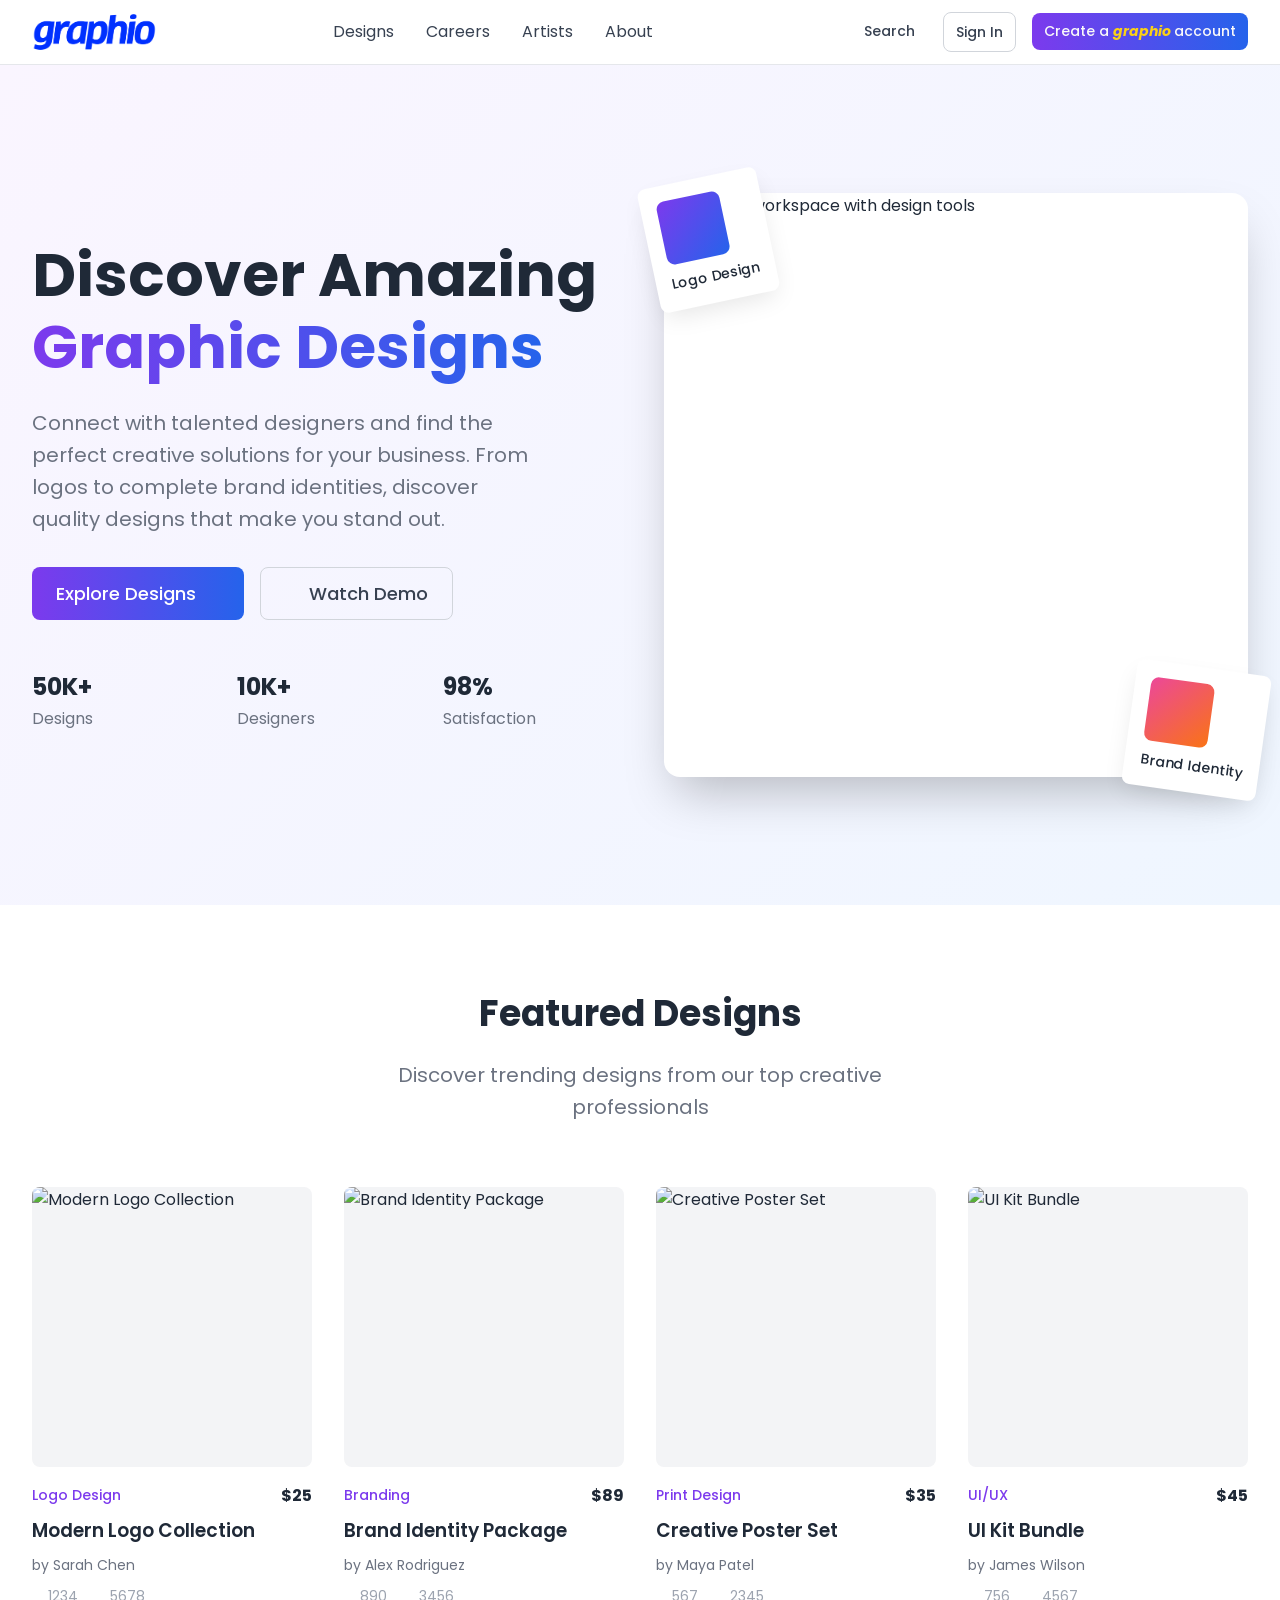
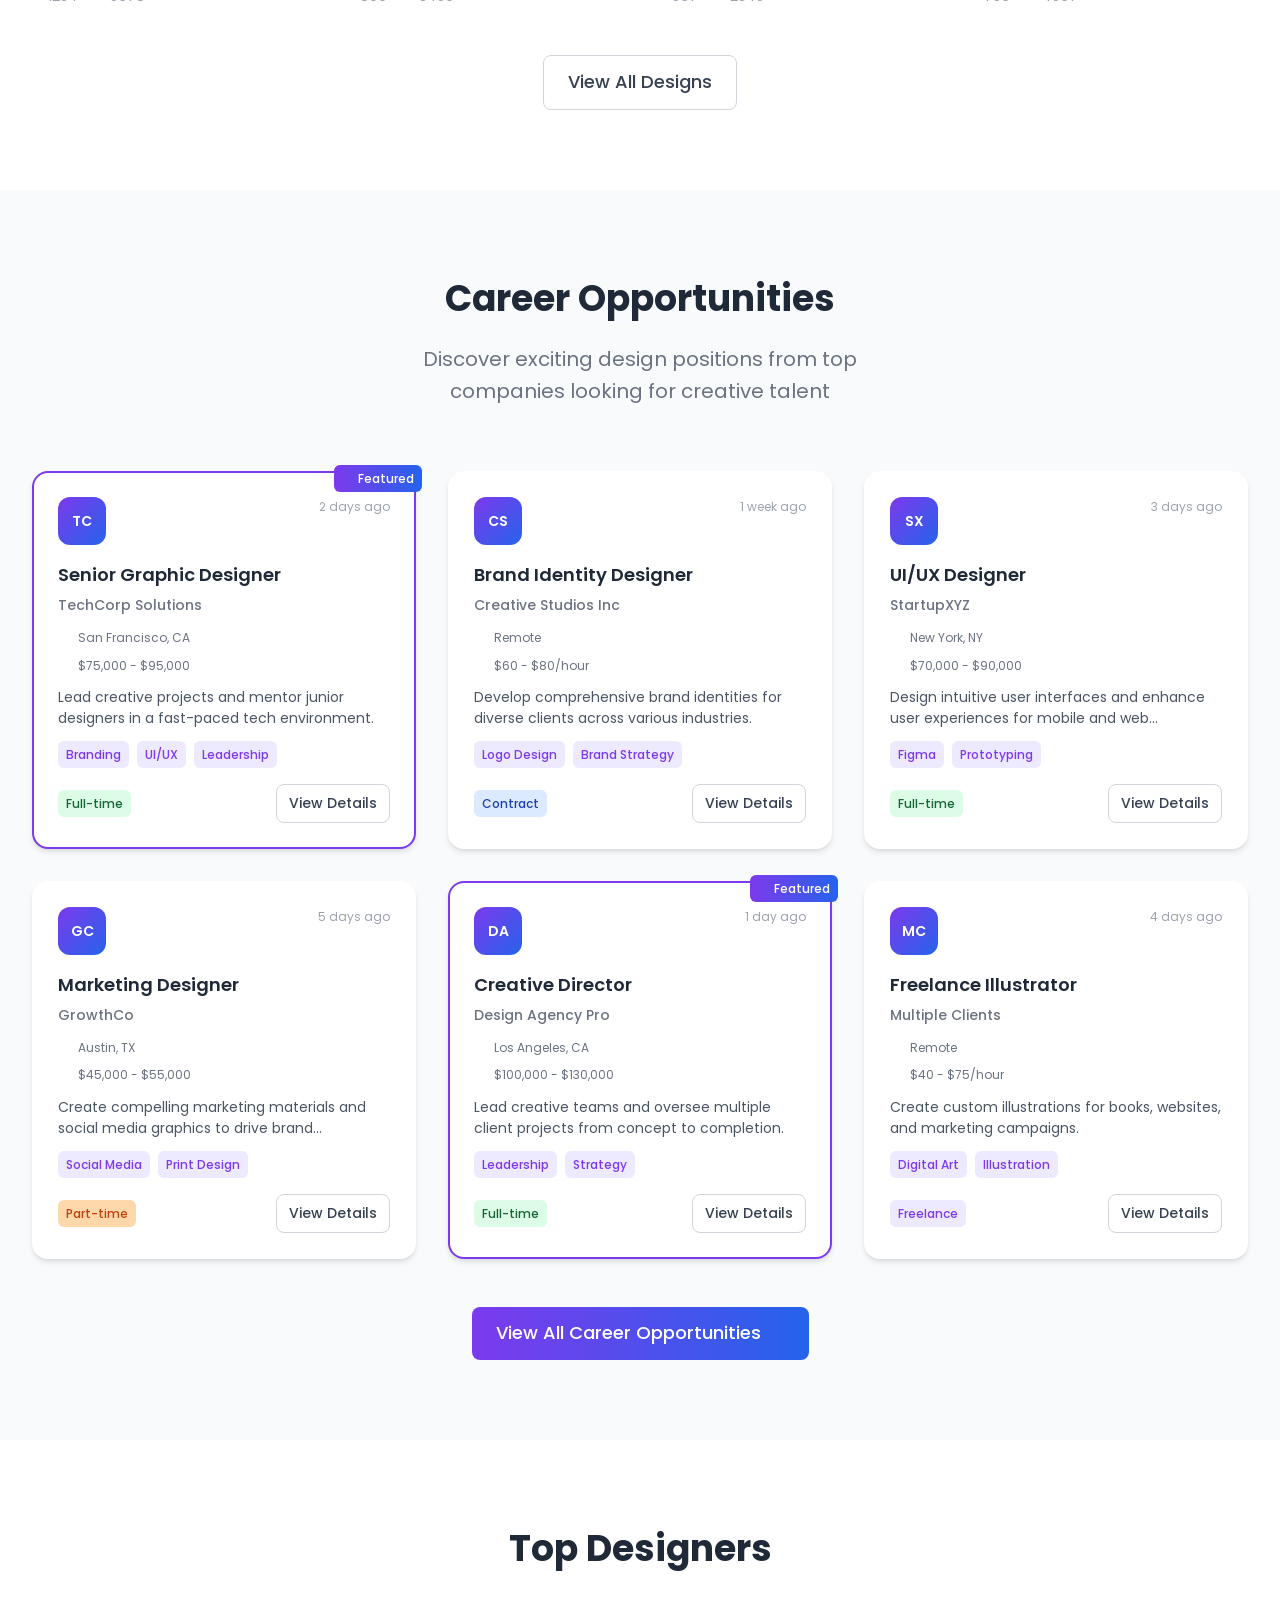
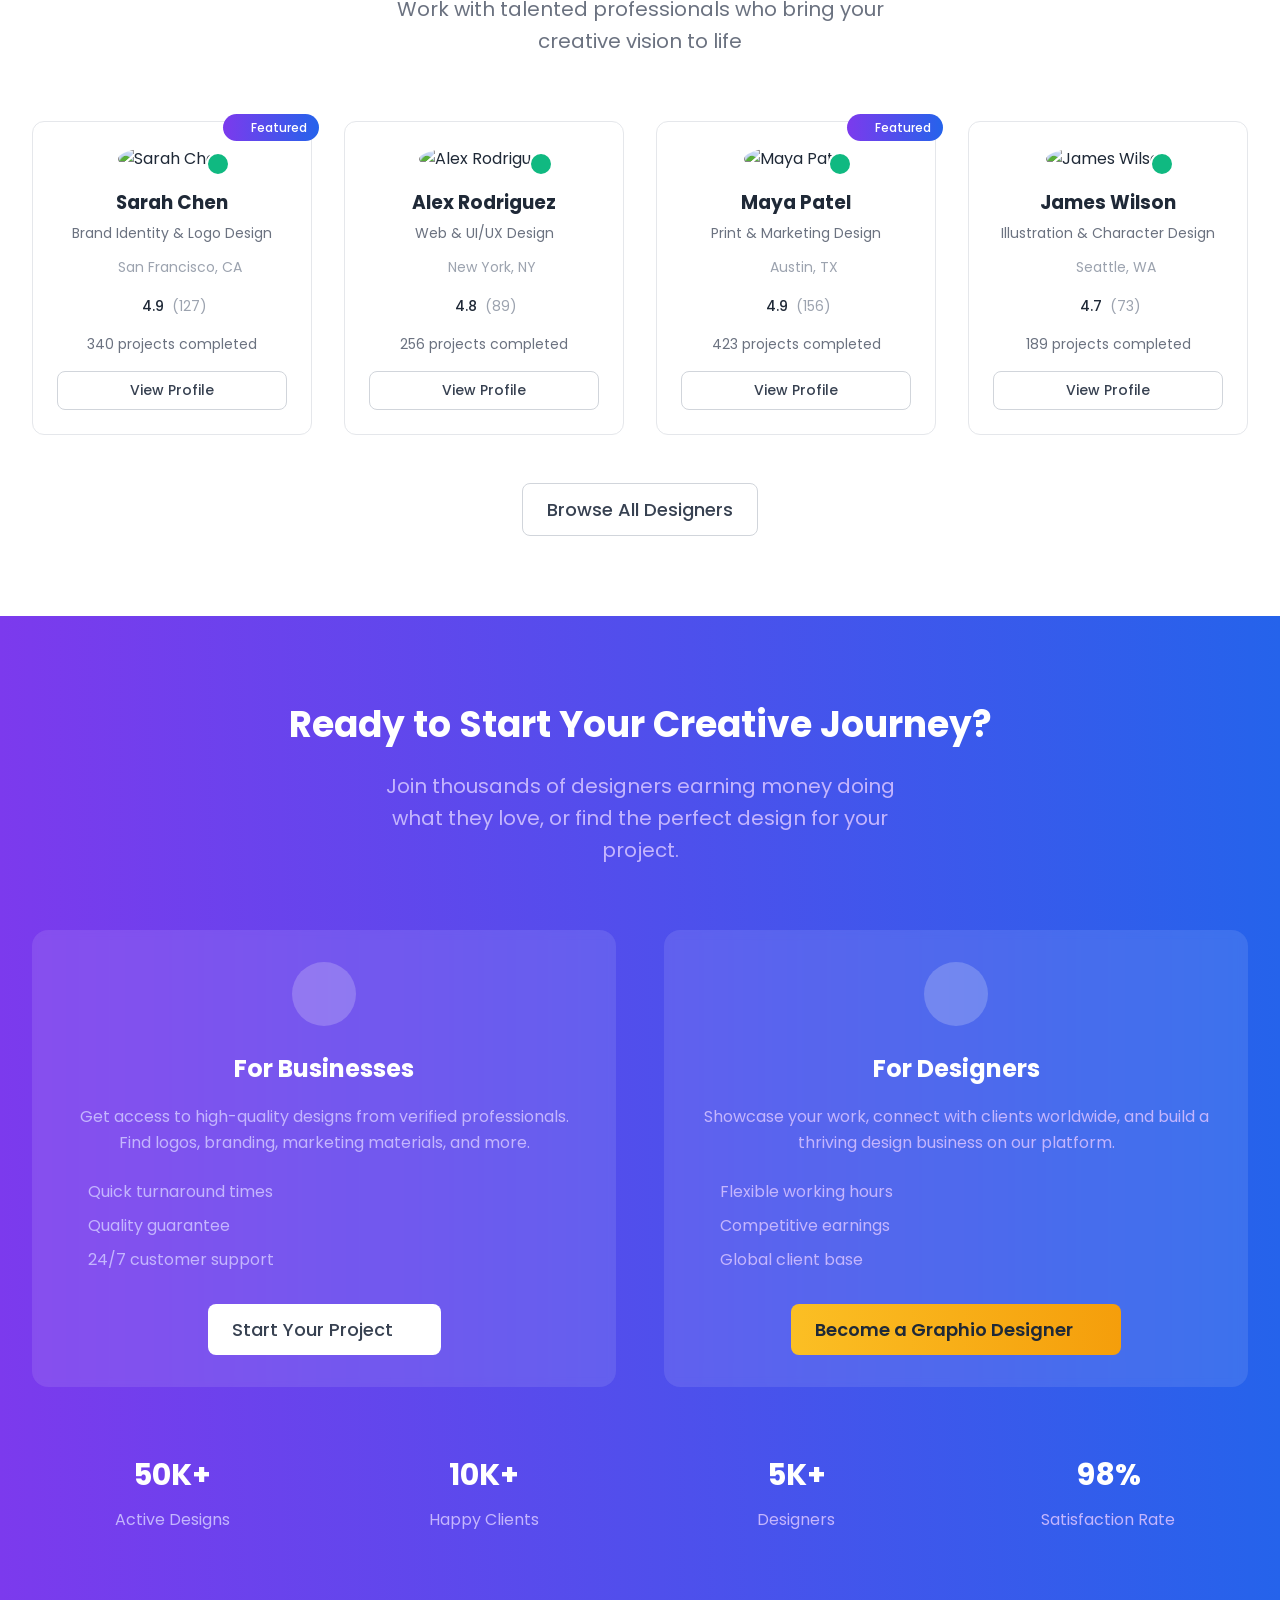
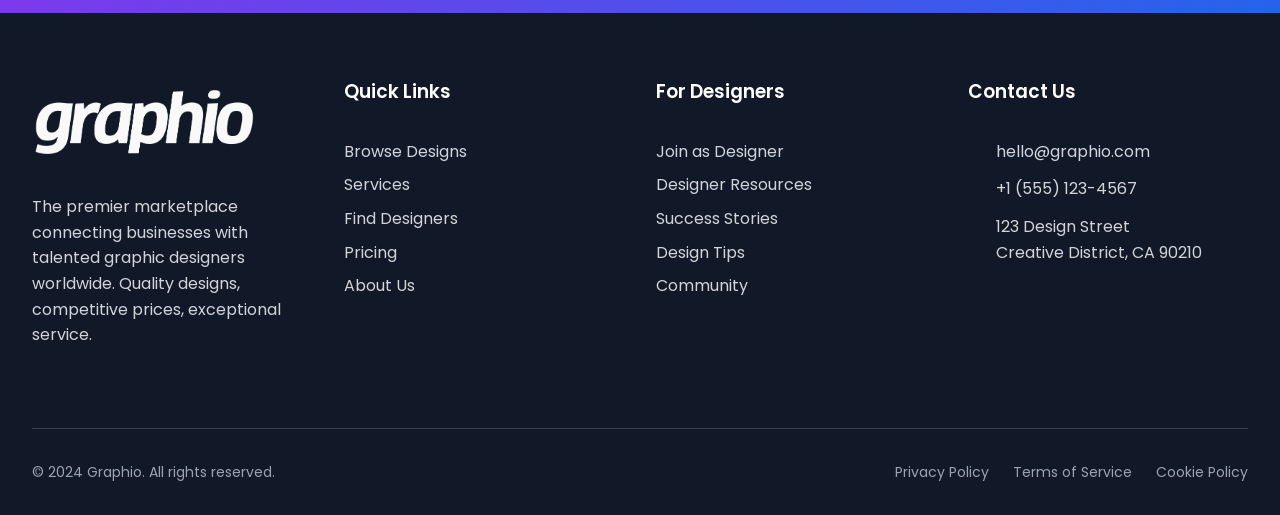
==== index.html @ 6d78bd31 "initial files - commit" ====
<!DOCTYPE html>
<html lang="en">
<head>
    <meta charset="UTF-8">
    <meta name="viewport" content="width=device-width, initial-scale=1.0">
    <title>Graphio - Graphic Design Marketplace</title>
    <link rel="icon" type="image/jpg" sizes="30x30" href="logos/graphio.jpg">
    <link rel="stylesheet" href="styles.css">
    <link href="https://fonts.googleapis.com/css2?family=Poppins:wght@300;400;500;600;700&display=swap" rel="stylesheet">
    <!-- Lucide Icons -->
    <script src="https://unpkg.com/lucide@latest/dist/umd/lucide.js"></script>
</head>
<body>
    <div class="min-h-screen">
        <!-- Header -->
        <header class="header">
            <div class="container">
                <div class="header-content">
                    <!-- Logo -->
                    <div class="logo">
                        <img class="graphio-logo" src="logos/graphio_logo_blue.png" />
                    </div>

                    <!-- Desktop Navigation -->
                    <nav class="nav-desktop">
                        <a href="designs.html" class="nav-link">Designs</a>
                        <a href="careers.html" class="nav-link">Careers</a>
                        <a href="artists.html" class="nav-link">Artists</a>
                        <a href="about.html" class="nav-link">About</a>
                    </nav>

                    <!-- Right side buttons -->
                    <div class="header-buttons">
                        <button class="btn btn-ghost btn-sm search-btn">
                            <i data-lucide="search" class="icon-sm"></i>
                            Search
                        </button>
                        <a href="login.html" class="btn btn-outline btn-sm">Sign In</a>
                        <button class="btn btn-sm btn-gradient designer-btn">
                             <a href="signup.html" class="logo-link-white">Create a <i class="text-italic-gold"> graphio  </i> account</a>
                            </button>
                        
                        <!-- Mobile menu button -->
                        <button class="btn btn-ghost btn-sm mobile-menu">
                            <i data-lucide="menu" class="icon-sm"></i>
                        </button>
                    </div>
                </div>
            </div>
        </header>

        <main>
            <!-- Hero Section -->
            <section class="hero">
                <div class="container">
                    <div class="hero-grid">
                        <!-- Left content -->
                        <div class="hero-content">
                            <h1 class="hero-title">
                                Discover Amazing
                                <span class="gradient-text">Graphic Designs</span>
                            </h1>
                            <p class="hero-description">
                                Connect with talented designers and find the perfect creative solutions for your business. 
                                From logos to complete brand identities, discover quality designs that make you stand out.
                            </p>
                            
                            <div class="hero-buttons">
                                <button class="btn btn-lg btn-gradient">
                                    Explore Designs
                                    <i data-lucide="arrow-right" class="icon-sm"></i>
                                </button>
                                <button class="btn btn-outline btn-lg group">
                                    <i data-lucide="play" class="icon-sm"></i>
                                    Watch Demo
                                </button>
                            </div>

                            <!-- Stats -->
                            <div class="hero-stats">
                                <div class="stat">
                                    <div class="stat-number">50K+</div>
                                    <div class="stat-label">Designs</div>
                                </div>
                                <div class="stat">
                                    <div class="stat-number">10K+</div>
                                    <div class="stat-label">Designers</div>
                                </div>
                                <div class="stat">
                                    <div class="stat-number">98%</div>
                                    <div class="stat-label">Satisfaction</div>
                                </div>
                            </div>
                        </div>

                        <!-- Right image -->
                        <div class="hero-image-container">
                            <div class="hero-image">
                                <img src="https://images.unsplash.com/photo-1532617392008-5399d3d8a599?crop=entropy&cs=tinysrgb&fit=max&fm=jpg&ixid=M3w3Nzg4Nzd8MHwxfHNlYXJjaHwxfHxncmFwaGljJTIwZGVzaWduJTIwY3JlYXRpdmUlMjB3b3Jrc3BhY2V8ZW58MXx8fHwxNzU4MTkyNzM3fDA&ixlib=rb-4.1.0&q=80&w=1080&utm_source=figma&utm_medium=referral" 
                                     alt="Creative workspace with design tools" 
                                     class="hero-img">
                            </div>
                            
                            <!-- Floating cards -->
                            <div class="floating-card floating-card-1">
                                <div class="floating-icon purple-blue"></div>
                                <div class="floating-text">Logo Design</div>
                            </div>
                            
                            <div class="floating-card floating-card-2">
                                <div class="floating-icon pink-orange"></div>
                                <div class="floating-text">Brand Identity</div>
                            </div>
                        </div>
                    </div>
                </div>
            </section>

            <!-- Featured Designs -->
            <section id="designs" class="featured-designs">
                <div class="container">
                    <div class="section-header">
                        <h2 class="section-title">Featured Designs</h2>
                        <p class="section-description">
                            Discover trending designs from our top creative professionals
                        </p>
                    </div>

                    <div class="designs-grid">
                        <div class="design-card">
                            <div class="design-image">
                                <img src="https://images.unsplash.com/photo-1686526473156-e8449f0c6765?crop=entropy&cs=tinysrgb&fit=max&fm=jpg&ixid=M3w3Nzg4Nzd8MHwxfHxtb2Rlcm4lMjBsb2dvJTIwZGVzaWdufGVufDF8fHx8MTc1ODIyMzU5M3ww&ixlib=rb-4.1.0&q=80&w=1080&utm_source=figma&utm_medium=referral" 
                                     alt="Modern Logo Collection" 
                                     class="design-img">
                                <div class="design-overlay"></div>
                                <div class="design-actions">
                                    <button class="btn btn-sm btn-secondary">
                                        <i data-lucide="heart" class="icon-xs"></i>
                                    </button>
                                </div>
                                <div class="design-button">
                                    <button class="btn btn-sm btn-white">
                                        <i data-lucide="download" class="icon-xs"></i>
                                        View Details
                                    </button>
                                </div>
                            </div>
                            
                            <div class="design-info">
                                <div class="design-meta">
                                    <span class="design-category">Logo Design</span>
                                    <span class="design-price">$25</span>
                                </div>
                                <h3 class="design-title">Modern Logo Collection</h3>
                                <p class="design-author">by Sarah Chen</p>
                                <div class="design-stats">
                                    <div class="stat-item">
                                        <i data-lucide="heart" class="icon-xs"></i>
                                        1234
                                    </div>
                                    <div class="stat-item">
                                        <i data-lucide="eye" class="icon-xs"></i>
                                        5678
                                    </div>
                                </div>
                            </div>
                        </div>

                        <div class="design-card">
                            <div class="design-image">
                                <img src="https://images.unsplash.com/photo-1710799885122-428e63eff691?crop=entropy&cs=tinysrgb&fit=max&fm=jpg&ixid=M3w3Nzg4Nzd8MHwxfHNlYXJjaHwxfHxkZXNpZ25lciUyMHBvcnRmb2xpbyUyMGNyZWF0aXZlfGVufDF8fHx8MTc1ODI5MDQ0OXww&ixlib=rb-4.1.0&q=80&w=1080&utm_source=figma&utm_medium=referral" 
                                     alt="Brand Identity Package" 
                                     class="design-img">
                                <div class="design-overlay"></div>
                                <div class="design-actions">
                                    <button class="btn btn-sm btn-secondary">
                                        <i data-lucide="heart" class="icon-xs"></i>
                                    </button>
                                </div>
                                <div class="design-button">
                                    <button class="btn btn-sm btn-white">
                                        <i data-lucide="download" class="icon-xs"></i>
                                        View Details
                                    </button>
                                </div>
                            </div>
                            
                            <div class="design-info">
                                <div class="design-meta">
                                    <span class="design-category">Branding</span>
                                    <span class="design-price">$89</span>
                                </div>
                                <h3 class="design-title">Brand Identity Package</h3>
                                <p class="design-author">by Alex Rodriguez</p>
                                <div class="design-stats">
                                    <div class="stat-item">
                                        <i data-lucide="heart" class="icon-xs"></i>
                                        890
                                    </div>
                                    <div class="stat-item">
                                        <i data-lucide="eye" class="icon-xs"></i>
                                        3456
                                    </div>
                                </div>
                            </div>
                        </div>

                        <div class="design-card">
                            <div class="design-image">
                                <img src="https://images.unsplash.com/photo-1532617392008-5399d3d8a599?crop=entropy&cs=tinysrgb&fit=max&fm=jpg&ixid=M3w3Nzg4Nzd8MHwxfHNlYXJjaHwxfHxncmFwaGljJTIwZGVzaWduJTIwY3JlYXRpdmUlMjB3b3Jrc3BhY2V8ZW58MXx8fHwxNzU4MTkyNzM3fDA&ixlib=rb-4.1.0&q=80&w=1080&utm_source=figma&utm_medium=referral" 
                                     alt="Creative Poster Set" 
                                     class="design-img">
                                <div class="design-overlay"></div>
                                <div class="design-actions">
                                    <button class="btn btn-sm btn-secondary">
                                        <i data-lucide="heart" class="icon-xs"></i>
                                    </button>
                                </div>
                                <div class="design-button">
                                    <button class="btn btn-sm btn-white">
                                        <i data-lucide="download" class="icon-xs"></i>
                                        View Details
                                    </button>
                                </div>
                            </div>
                            
                            <div class="design-info">
                                <div class="design-meta">
                                    <span class="design-category">Print Design</span>
                                    <span class="design-price">$35</span>
                                </div>
                                <h3 class="design-title">Creative Poster Set</h3>
                                <p class="design-author">by Maya Patel</p>
                                <div class="design-stats">
                                    <div class="stat-item">
                                        <i data-lucide="heart" class="icon-xs"></i>
                                        567
                                    </div>
                                    <div class="stat-item">
                                        <i data-lucide="eye" class="icon-xs"></i>
                                        2345
                                    </div>
                                </div>
                            </div>
                        </div>

                        <div class="design-card">
                            <div class="design-image">
                                <img src="https://images.unsplash.com/photo-1753162660733-45bcad593b16?crop=entropy&cs=tinysrgb&fit=max&fm=jpg&ixid=M3w3Nzg4Nzd8MHwxfHNlYXJjaHwxfHxjcmVhdGl2ZSUyMGRlc2lnbmVyJTIwcG9ydHJhaXR8ZW58MXx8fHwxNzU4MTk1NjQ2fDA&ixlib=rb-4.1.0&q=80&w=1080&utm_source=figma&utm_medium=referral" 
                                     alt="UI Kit Bundle" 
                                     class="design-img">
                                <div class="design-overlay"></div>
                                <div class="design-actions">
                                    <button class="btn btn-sm btn-secondary">
                                        <i data-lucide="heart" class="icon-xs"></i>
                                    </button>
                                </div>
                                <div class="design-button">
                                    <button class="btn btn-sm btn-white">
                                        <i data-lucide="download" class="icon-xs"></i>
                                        View Details
                                    </button>
                                </div>
                            </div>
                            
                            <div class="design-info">
                                <div class="design-meta">
                                    <span class="design-category">UI/UX</span>
                                    <span class="design-price">$45</span>
                                </div>
                                <h3 class="design-title">UI Kit Bundle</h3>
                                <p class="design-author">by James Wilson</p>
                                <div class="design-stats">
                                    <div class="stat-item">
                                        <i data-lucide="heart" class="icon-xs"></i>
                                        756
                                    </div>
                                    <div class="stat-item">
                                        <i data-lucide="eye" class="icon-xs"></i>
                                        4567
                                    </div>
                                </div>
                            </div>
                        </div>
                    </div>

                    <div class="section-footer">
                        <a href="designs.html" class="btn btn-lg btn-outline">View All Designs</a>
                    </div>
                </div>
            </section>

            <!-- Career Opportunities -->
            <section id="careers" class="careers">
                <div class="container">
                    <div class="section-header">
                        <h2 class="section-title">Career Opportunities</h2>
                        <p class="section-description">
                            Discover exciting design positions from top companies looking for creative talent
                        </p>
                    </div>

                    <div class="careers-grid">
                        <div class="career-card featured">
                            <div class="career-header">
                                <div class="company-logo">TC</div>
                                <div class="career-meta">
                                    <span class="career-posted">2 days ago</span>
                                    <div class="featured-badge">
                                        <i data-lucide="star" class="icon-xs"></i>
                                        Featured
                                    </div>
                                </div>
                            </div>
                            
                            <h3 class="career-title">Senior Graphic Designer</h3>
                            <p class="career-company">TechCorp Solutions</p>
                            
                            <div class="career-details">
                                <div class="career-location">
                                    <i data-lucide="map-pin" class="icon-xs"></i>
                                    San Francisco, CA
                                </div>
                                <div class="career-salary">
                                    <i data-lucide="dollar-sign" class="icon-xs"></i>
                                    $75,000 - $95,000
                                </div>
                            </div>
                            
                            <p class="career-description">
                                Lead creative projects and mentor junior designers in a fast-paced tech environment.
                            </p>
                            
                            <div class="career-tags">
                                <span class="career-tag">Branding</span>
                                <span class="career-tag">UI/UX</span>
                                <span class="career-tag">Leadership</span>
                            </div>
                            
                            <div class="career-footer">
                                <span class="career-type full-time">Full-time</span>
                                <button class="btn btn-sm btn-outline">View Details</button>
                            </div>
                        </div>

                        <div class="career-card">
                            <div class="career-header">
                                <div class="company-logo">CS</div>
                                <div class="career-meta">
                                    <span class="career-posted">1 week ago</span>
                                </div>
                            </div>
                            
                            <h3 class="career-title">Brand Identity Designer</h3>
                            <p class="career-company">Creative Studios Inc</p>
                            
                            <div class="career-details">
                                <div class="career-location">
                                    <i data-lucide="map-pin" class="icon-xs"></i>
                                    Remote
                                </div>
                                <div class="career-salary">
                                    <i data-lucide="dollar-sign" class="icon-xs"></i>
                                    $60 - $80/hour
                                </div>
                            </div>
                            
                            <p class="career-description">
                                Develop comprehensive brand identities for diverse clients across various industries.
                            </p>
                            
                            <div class="career-tags">
                                <span class="career-tag">Logo Design</span>
                                <span class="career-tag">Brand Strategy</span>
                            </div>
                            
                            <div class="career-footer">
                                <span class="career-type contract">Contract</span>
                                <button class="btn btn-sm btn-outline">View Details</button>
                            </div>
                        </div>

                        <div class="career-card">
                            <div class="career-header">
                                <div class="company-logo">SX</div>
                                <div class="career-meta">
                                    <span class="career-posted">3 days ago</span>
                                </div>
                            </div>
                            
                            <h3 class="career-title">UI/UX Designer</h3>
                            <p class="career-company">StartupXYZ</p>
                            
                            <div class="career-details">
                                <div class="career-location">
                                    <i data-lucide="map-pin" class="icon-xs"></i>
                                    New York, NY
                                </div>
                                <div class="career-salary">
                                    <i data-lucide="dollar-sign" class="icon-xs"></i>
                                    $70,000 - $90,000
                                </div>
                            </div>
                            
                            <p class="career-description">
                                Design intuitive user interfaces and enhance user experiences for mobile and web applications.
                            </p>
                            
                            <div class="career-tags">
                                <span class="career-tag">Figma</span>
                                <span class="career-tag">Prototyping</span>
                            </div>
                            
                            <div class="career-footer">
                                <span class="career-type full-time">Full-time</span>
                                <button class="btn btn-sm btn-outline">View Details</button>
                            </div>
                        </div>

                        <div class="career-card">
                            <div class="career-header">
                                <div class="company-logo">GC</div>
                                <div class="career-meta">
                                    <span class="career-posted">5 days ago</span>
                                </div>
                            </div>
                            
                            <h3 class="career-title">Marketing Designer</h3>
                            <p class="career-company">GrowthCo</p>
                            
                            <div class="career-details">
                                <div class="career-location">
                                    <i data-lucide="map-pin" class="icon-xs"></i>
                                    Austin, TX
                                </div>
                                <div class="career-salary">
                                    <i data-lucide="dollar-sign" class="icon-xs"></i>
                                    $45,000 - $55,000
                                </div>
                            </div>
                            
                            <p class="career-description">
                                Create compelling marketing materials and social media graphics to drive brand awareness.
                            </p>
                            
                            <div class="career-tags">
                                <span class="career-tag">Social Media</span>
                                <span class="career-tag">Print Design</span>
                            </div>
                            
                            <div class="career-footer">
                                <span class="career-type part-time">Part-time</span>
                                <button class="btn btn-sm btn-outline">View Details</button>
                            </div>
                        </div>

                        <div class="career-card featured">
                            <div class="career-header">
                                <div class="company-logo">DA</div>
                                <div class="career-meta">
                                    <span class="career-posted">1 day ago</span>
                                    <div class="featured-badge">
                                        <i data-lucide="star" class="icon-xs"></i>
                                        Featured
                                    </div>
                                </div>
                            </div>
                            
                            <h3 class="career-title">Creative Director</h3>
                            <p class="career-company">Design Agency Pro</p>
                            
                            <div class="career-details">
                                <div class="career-location">
                                    <i data-lucide="map-pin" class="icon-xs"></i>
                                    Los Angeles, CA
                                </div>
                                <div class="career-salary">
                                    <i data-lucide="dollar-sign" class="icon-xs"></i>
                                    $100,000 - $130,000
                                </div>
                            </div>
                            
                            <p class="career-description">
                                Lead creative teams and oversee multiple client projects from concept to completion.
                            </p>
                            
                            <div class="career-tags">
                                <span class="career-tag">Leadership</span>
                                <span class="career-tag">Strategy</span>
                            </div>
                            
                            <div class="career-footer">
                                <span class="career-type full-time">Full-time</span>
                                <button class="btn btn-sm btn-outline">View Details</button>
                            </div>
                        </div>

                        <div class="career-card">
                            <div class="career-header">
                                <div class="company-logo">MC</div>
                                <div class="career-meta">
                                    <span class="career-posted">4 days ago</span>
                                </div>
                            </div>
                            
                            <h3 class="career-title">Freelance Illustrator</h3>
                            <p class="career-company">Multiple Clients</p>
                            
                            <div class="career-details">
                                <div class="career-location">
                                    <i data-lucide="map-pin" class="icon-xs"></i>
                                    Remote
                                </div>
                                <div class="career-salary">
                                    <i data-lucide="dollar-sign" class="icon-xs"></i>
                                    $40 - $75/hour
                                </div>
                            </div>
                            
                            <p class="career-description">
                                Create custom illustrations for books, websites, and marketing campaigns.
                            </p>
                            
                            <div class="career-tags">
                                <span class="career-tag">Digital Art</span>
                                <span class="career-tag">Illustration</span>
                            </div>
                            
                            <div class="career-footer">
                                <span class="career-type freelance">Freelance</span>
                                <button class="btn btn-sm btn-outline">View Details</button>
                            </div>
                        </div>
                    </div>

                    <div class="section-footer">
                        <a href="careers.html" class="btn btn-lg btn-gradient">
                            View All Career Opportunities
                            <i data-lucide="arrow-right" class="icon-sm"></i>
                        </a>
                    </div>
                </div>
            </section>

            <!-- Featured Artists -->
            <section id="artists" class="featured-artists">
                <div class="container">
                    <div class="section-header">
                        <h2 class="section-title">Top Designers</h2>
                        <p class="section-description">
                            Work with talented professionals who bring your creative vision to life
                        </p>
                    </div>

                    <div class="artists-grid">
                        <div class="artist-card">
                            <div class="featured-badge">
                                <i data-lucide="award" class="icon-xs"></i>
                                Featured
                            </div>
                            
                            <div class="artist-content">
                                <div class="artist-avatar">
                                    <img src="https://images.unsplash.com/photo-1753162660733-45bcad593b16?crop=entropy&cs=tinysrgb&fit=max&fm=jpg&ixid=M3w3Nzg4Nzd8MHwxfHNlYXJjaHwxfHxjcmVhdGl2ZSUyMGRlc2lnbmVyJTIwcG9ydHJhaXR8ZW58MXx8fHwxNzU4MTk1NjQ2fDA&ixlib=rb-4.1.0&q=80&w=1080&utm_source=figma&utm_medium=referral" 
                                         alt="Sarah Chen" 
                                         class="avatar-img">
                                    <div class="online-indicator"></div>
                                </div>
                                
                                <h3 class="artist-name">Sarah Chen</h3>
                                
                                <p class="artist-specialty">Brand Identity & Logo Design</p>
                                
                                <div class="artist-location">
                                    <i data-lucide="map-pin" class="icon-xs"></i>
                                    San Francisco, CA
                                </div>
                                
                                <div class="artist-rating">
                                    <i data-lucide="star" class="star-icon"></i>
                                    <span class="rating-score">4.9</span>
                                    <span class="rating-reviews">(127)</span>
                                </div>
                                
                                <div class="artist-projects">340 projects completed</div>
                                
                                <button class="btn btn-sm btn-outline artist-btn">View Profile</button>
                            </div>
                        </div>

                        <div class="artist-card">
                            <div class="artist-content">
                                <div class="artist-avatar">
                                    <img src="https://images.unsplash.com/photo-1710799885122-428e63eff691?crop=entropy&cs=tinysrgb&fit=max&fm=jpg&ixid=M3w3Nzg4Nzd8MHwxfHNlYXJjaHwxfHxkZXNpZ25lciUyMHBvcnRmb2xpbyUyMGNyZWF0aXZlfGVufDF8fHx8MTc1ODI5MDQ0OXww&ixlib=rb-4.1.0&q=80&w=1080&utm_source=figma&utm_medium=referral" 
                                         alt="Alex Rodriguez" 
                                         class="avatar-img">
                                    <div class="online-indicator"></div>
                                </div>
                                
                                <h3 class="artist-name">Alex Rodriguez</h3>
                                
                                <p class="artist-specialty">Web & UI/UX Design</p>
                                
                                <div class="artist-location">
                                    <i data-lucide="map-pin" class="icon-xs"></i>
                                    New York, NY
                                </div>
                                
                                <div class="artist-rating">
                                    <i data-lucide="star" class="star-icon"></i>
                                    <span class="rating-score">4.8</span>
                                    <span class="rating-reviews">(89)</span>
                                </div>
                                
                                <div class="artist-projects">256 projects completed</div>
                                
                                <button class="btn btn-sm btn-outline artist-btn">View Profile</button>
                            </div>
                        </div>

                        <div class="artist-card">
                            <div class="featured-badge">
                                <i data-lucide="award" class="icon-xs"></i>
                                Featured
                            </div>
                            
                            <div class="artist-content">
                                <div class="artist-avatar">
                                    <img src="https://images.unsplash.com/photo-1532617392008-5399d3d8a599?crop=entropy&cs=tinysrgb&fit=max&fm=jpg&ixid=M3w3Nzg4Nzd8MHwxfHNlYXJjaHwxfHxncmFwaGljJTIwZGVzaWduJTIwY3JlYXRpdmUlMjB3b3Jrc3BhY2V8ZW58MXx8fHwxNzU4MTkyNzM3fDA&ixlib=rb-4.1.0&q=80&w=1080&utm_source=figma&utm_medium=referral" 
                                         alt="Maya Patel" 
                                         class="avatar-img">
                                    <div class="online-indicator"></div>
                                </div>
                                
                                <h3 class="artist-name">Maya Patel</h3>
                                
                                <p class="artist-specialty">Print & Marketing Design</p>
                                
                                <div class="artist-location">
                                    <i data-lucide="map-pin" class="icon-xs"></i>
                                    Austin, TX
                                </div>
                                
                                <div class="artist-rating">
                                    <i data-lucide="star" class="star-icon"></i>
                                    <span class="rating-score">4.9</span>
                                    <span class="rating-reviews">(156)</span>
                                </div>
                                
                                <div class="artist-projects">423 projects completed</div>
                                
                                <button class="btn btn-sm btn-outline artist-btn">View Profile</button>
                            </div>
                        </div>

                        <div class="artist-card">
                            <div class="artist-content">
                                <div class="artist-avatar">
                                    <img src="https://images.unsplash.com/photo-1686526473156-e8449f0c6765?crop=entropy&cs=tinysrgb&fit=max&fm=jpg&ixid=M3w3Nzg4Nzd8MHwxfHNlYXJjaHwxfHxtb2Rlcm4lMjBsb2dvJTIwZGVzaWdufGVufDF8fHx8MTc1ODIyMzU5M3ww&ixlib=rb-4.1.0&q=80&w=1080&utm_source=figma&utm_medium=referral" 
                                         alt="James Wilson" 
                                         class="avatar-img">
                                    <div class="online-indicator"></div>
                                </div>
                                
                                <h3 class="artist-name">James Wilson</h3>
                                
                                <p class="artist-specialty">Illustration & Character Design</p>
                                
                                <div class="artist-location">
                                    <i data-lucide="map-pin" class="icon-xs"></i>
                                    Seattle, WA
                                </div>
                                
                                <div class="artist-rating">
                                    <i data-lucide="star" class="star-icon"></i>
                                    <span class="rating-score">4.7</span>
                                    <span class="rating-reviews">(73)</span>
                                </div>
                                
                                <div class="artist-projects">189 projects completed</div>
                                
                                <button class="btn btn-sm btn-outline artist-btn">View Profile</button>
                            </div>
                        </div>
                    </div>

                    <div class="section-footer">
                        <button class="btn btn-lg btn-outline">Browse All Designers</button>
                    </div>
                </div>
            </section>

            <!-- Call to Action -->
            <section class="cta">
                <div class="container">
                    <div class="cta-header">
                        <h2 class="cta-title">Ready to Start Your Creative Journey?</h2>
                        <p class="cta-description">
                            Join thousands of designers earning money doing what they love, or find the perfect design for your project.
                        </p>
                    </div>

                    <div class="cta-grid">
                        <!-- For Clients -->
                        <div class="cta-card">
                            <div class="cta-icon">
                                <i data-lucide="users" class="icon-lg"></i>
                            </div>
                            
                            <h3 class="cta-card-title">For Businesses</h3>
                            
                            <p class="cta-card-description">
                                Get access to high-quality designs from verified professionals. Find logos, branding, marketing materials, and more.
                            </p>
                            
                            <ul class="cta-features">
                                <li class="cta-feature">
                                    <i data-lucide="zap" class="feature-icon"></i>
                                    Quick turnaround times
                                </li>
                                <li class="cta-feature">
                                    <i data-lucide="trophy" class="feature-icon"></i>
                                    Quality guarantee
                                </li>
                                <li class="cta-feature">
                                    <i data-lucide="users" class="feature-icon"></i>
                                    24/7 customer support
                                </li>
                            </ul>
                            
                            <button class="btn btn-lg btn-white">
                                Start Your Project
                                <i data-lucide="arrow-right" class="icon-sm"></i>
                            </button>
                        </div>

                        <!-- For Designers -->
                        <div class="cta-card">
                            <div class="cta-icon">
                                <i data-lucide="zap" class="icon-lg"></i>
                            </div>
                            
                            <h3 class="cta-card-title">For Designers</h3>
                            
                            <p class="cta-card-description">
                                Showcase your work, connect with clients worldwide, and build a thriving design business on our platform.
                            </p>
                            
                            <ul class="cta-features">
                                <li class="cta-feature">
                                    <i data-lucide="zap" class="feature-icon"></i>
                                    Flexible working hours
                                </li>
                                <li class="cta-feature">
                                    <i data-lucide="trophy" class="feature-icon"></i>
                                    Competitive earnings
                                </li>
                                <li class="cta-feature">
                                    <i data-lucide="users" class="feature-icon"></i>
                                    Global client base
                                </li>
                            </ul>
                            
                            <button class="btn btn-lg btn-yellow">
                                Become a Graphio Designer
                                <i data-lucide="arrow-right" class="icon-sm"></i>
                            </button>
                        </div>
                    </div>

                    <!-- Stats -->
                    <div class="cta-stats">
                        <div class="cta-stat">
                            <div class="cta-stat-number">50K+</div>
                            <div class="cta-stat-label">Active Designs</div>
                        </div>
                        <div class="cta-stat">
                            <div class="cta-stat-number">10K+</div>
                            <div class="cta-stat-label">Happy Clients</div>
                        </div>
                        <div class="cta-stat">
                            <div class="cta-stat-number">5K+</div>
                            <div class="cta-stat-label">Designers</div>
                        </div>
                        <div class="cta-stat">
                            <div class="cta-stat-number">98%</div>
                            <div class="cta-stat-label">Satisfaction Rate</div>
                        </div>
                    </div>
                </div>
            </section>
        </main>

        <!-- Footer -->
        <footer class="footer">
            <div class="container">
                <div class="footer-content">
                    <!-- Company Info -->
                    <div class="footer-section">
                        <div class="footer-logo"><img class="graphio-logo-footer" src="logos/graphio_logo_white.png"/></div>
                        <p class="footer-description">
                            The premier marketplace connecting businesses with talented graphic designers worldwide. 
                            Quality designs, competitive prices, exceptional service.
                        </p>
                        <div class="footer-social">
                            <a href="#" class="social-link">
                                <i data-lucide="facebook" class="icon-sm"></i>
                            </a>
                            <a href="#" class="social-link">
                                <i data-lucide="twitter" class="icon-sm"></i>
                            </a>
                            <a href="#" class="social-link">
                                <i data-lucide="instagram" class="icon-sm"></i>
                            </a>
                            <a href="#" class="social-link">
                                <i data-lucide="linkedin" class="icon-sm"></i>
                            </a>
                        </div>
                    </div>

                    <!-- Quick Links -->
                    <div class="footer-section">
                        <h3 class="footer-title">Quick Links</h3>
                        <ul class="footer-links">
                            <li><a href="#designs" class="footer-link">Browse Designs</a></li>
                            <li><a href="#services" class="footer-link">Services</a></li>
                            <li><a href="#artists" class="footer-link">Find Designers</a></li>
                            <li><a href="#" class="footer-link">Pricing</a></li>
                            <li><a href="#about" class="footer-link">About Us</a></li>
                        </ul>
                    </div>

                    <!-- For Designers -->
                    <div class="footer-section">
                        <h3 class="footer-title">For Designers</h3>
                        <ul class="footer-links">
                            <li><a href="#" class="footer-link">Join as Designer</a></li>
                            <li><a href="#" class="footer-link">Designer Resources</a></li>
                            <li><a href="#" class="footer-link">Success Stories</a></li>
                            <li><a href="#" class="footer-link">Design Tips</a></li>
                            <li><a href="#" class="footer-link">Community</a></li>
                        </ul>
                    </div>

                    <!-- Contact -->
                    <div class="footer-section" id="contact">
                        <h3 class="footer-title">Contact Us</h3>
                        <ul class="footer-contact">
                            <li class="contact-item">
                                <i data-lucide="mail" class="contact-icon"></i>
                                hello@graphio.com
                            </li>
                            <li class="contact-item">
                                <i data-lucide="phone" class="contact-icon"></i>
                                +1 (555) 123-4567
                            </li>
                            <li class="contact-item">
                                <i data-lucide="map-pin" class="contact-icon"></i>
                                123 Design Street<br>
                                Creative District, CA 90210
                            </li>
                        </ul>
                    </div>
                </div>

                <!-- Bottom Bar -->
                <div class="footer-bottom">
                    <div class="footer-copyright">
                        © 2024 Graphio. All rights reserved.
                    </div>
                    <div class="footer-legal">
                        <a href="#" class="legal-link">Privacy Policy</a>
                        <a href="#" class="legal-link">Terms of Service</a>
                        <a href="#" class="legal-link">Cookie Policy</a>
                    </div>
                </div>
            </div>
        </footer>
    </div>

    <script>
        // Initialize Lucide icons
        lucide.createIcons();
    </script>
</body>
</html>
---- styles.css ----
/* Reset and Base Styles */
* {
    margin: 0;
    padding: 0;
    box-sizing: border-box;
}

body {
    font-family: 'Poppins', sans-serif;
    font-size: 16px;
    line-height: 1.6;
    color: #1f2937;
    background-color: #ffffff;
}

.min-h-screen {
    min-height: 100vh;
}

/* Container */
.container {
    max-width: 1280px;
    margin: 0 auto;
    padding: 0 1rem;
}

.graphio-logo {
  align-self: stretch;
  flex-shrink: 0;
  margin-top: 7px;
  height: 50px;
  position: relative;
  object-fit: cover;
}
.graphio-logo-footer {
  align-self: stretch;
  flex-shrink: 0;

  height: 90px;
  position: relative;
  object-fit: cover;
}
.text-italic-gold {
  color: #fbd117;
  font-weight: bolder;
}
.logo-link {
    text-decoration: none;
    color: #2e2e2e;
}
.logo-link-white {
    text-decoration: none;
    color: #f9f9f9;
}

@media (min-width: 640px) {
    .container {
        padding: 0 1.5rem;
    }
}

@media (min-width: 1024px) {
    .container {
        padding: 0 2rem;
    }
}

/* Icons */
.icon-xs {
    width: 12px;
    height: 12px;
}

.icon-sm {
    width: 16px;
    height: 16px;
}

.icon-md {
    width: 24px;
    height: 24px;
}

.icon-lg {
    width: 32px;
    height: 32px;
}

/* Buttons */
.btn {
    display: inline-flex;
    align-items: center;
    justify-content: center;
    gap: 0.5rem;
    border-radius: 0.5rem;
    font-weight: 500;
    text-decoration: none;
    transition: all 0.2s ease;
    cursor: pointer;
    border: none;
    font-family: inherit;
}

.btn-sm {
    padding: 0.5rem 0.75rem;
    font-size: 0.875rem;
}

.btn-lg {
    padding: 0.75rem 1.5rem;
    font-size: 1.125rem;
}

.btn-ghost {
    background-color: transparent;
    color: #374151;
}

.btn-ghost:hover {
    background-color: #f3f4f6;
}

.btn-outline {
    background-color: transparent;
    color: #374151;
    border: 1px solid #d1d5db;
}

.btn-outline:hover {
    background-color: #f9fafb;
}

.btn-gradient {
    background: linear-gradient(to right, #7c3aed, #2563eb);
    color: white;
}

.btn-gradient:hover {
    background: linear-gradient(to right, #6d28d9, #1d4ed8);
}

.btn-secondary {
    background-color: rgba(255, 255, 255, 0.9);
    color: #374151;
}

.btn-secondary:hover {
    background-color: #ffffff;
}

.btn-white {
    background-color: #ffffff;
    color: #374151;
}

.btn-white:hover {
    background-color: #f9fafb;
}

.btn-yellow {
    background: linear-gradient(to right, #fbbf24, #f59e0b);
    color: #1f2937;
    font-weight: 600;
}

.btn-yellow:hover {
    background: linear-gradient(to right, #f59e0b, #d97706);
}

/* Header */
.header {
    background-color: #ffffff;
    border-bottom: 1px solid #e5e7eb;
    position: sticky;
    top: 0;
    z-index: 50;
}

.header-content {
    display: flex;
    justify-content: space-between;
    align-items: center;
    height: 4rem;
}

.logo-text {
    font-size: 1.5rem;
    font-weight: 700;
    color: #030213;
}

.nav-desktop {
    display: none;
    gap: 2rem;
}

@media (min-width: 768px) {
    .nav-desktop {
        display: flex;
    }
}

.nav-link {
    color: #374151;
    text-decoration: none;
    transition: color 0.2s ease;
}

.nav-link:hover {
    color: #7c3aed;
}

.header-buttons {
    display: flex;
    align-items: center;
    gap: 1rem;
}

.search-btn {
    display: none;
}

@media (min-width: 640px) {
    .search-btn {
        display: inline-flex;
    }
}

.designer-btn {
    display: none;
}

@media (min-width: 640px) {
    .designer-btn {
        display: inline-flex;
    }
}

.mobile-menu {
    display: block;
}

@media (min-width: 768px) {
    .mobile-menu {
        display: none;
    }
}

/* Hero Section */
.hero {
    background: linear-gradient(135deg, #faf5ff 0%, #eff6ff 100%);
    overflow: hidden;
}

.hero-grid {
    display: grid;
    gap: 3rem;
    align-items: center;
    padding: 5rem 0;
}

@media (min-width: 1024px) {
    .hero-grid {
        grid-template-columns: 1fr 1fr;
        padding: 8rem 0;
    }
}

.hero-content {
    text-align: center;
}

@media (min-width: 1024px) {
    .hero-content {
        text-align: left;
    }
}

.hero-title {
    font-size: 2.5rem;
    font-weight: 700;
    color: #1f2937;
    line-height: 1.2;
    margin-bottom: 1.5rem;
}

@media (min-width: 640px) {
    .hero-title {
        font-size: 3rem;
    }
}

@media (min-width: 1024px) {
    .hero-title {
        font-size: 3.75rem;
    }
}

.gradient-text {
    background: linear-gradient(to right, #7c3aed, #2563eb);
    -webkit-background-clip: text;
    background-clip: text;
    -webkit-text-fill-color: transparent;
}

.hero-description {
    font-size: 1.25rem;
    color: #6b7280;
    max-width: 32rem;
    margin: 0 auto 2rem auto;
}

@media (min-width: 1024px) {
    .hero-description {
        margin: 0 0 2rem 0;
    }
}

.hero-buttons {
    display: flex;
    flex-direction: column;
    gap: 1rem;
    justify-content: center;
    margin-bottom: 3rem;
}

@media (min-width: 640px) {
    .hero-buttons {
        flex-direction: row;
    }
}

@media (min-width: 1024px) {
    .hero-buttons {
        justify-content: flex-start;
    }
}

.hero-stats {
    display: grid;
    grid-template-columns: repeat(3, 1fr);
    gap: 2rem;
    text-align: center;
}

@media (min-width: 1024px) {
    .hero-stats {
        text-align: left;
    }
}

.stat-number {
    font-size: 1.5rem;
    font-weight: 700;
    color: #1f2937;
}

.stat-label {
    color: #6b7280;
}

.hero-image-container {
    position: relative;
}

.hero-image {
    aspect-ratio: 1;
    position: relative;
    border-radius: 1rem;
    overflow: hidden;
    background-color: #ffffff;
    box-shadow: 0 25px 50px -12px rgba(0, 0, 0, 0.25);
}

.hero-img {
    width: 100%;
    height: 100%;
    object-fit: cover;
}

.floating-card {
    position: absolute;
    background-color: #ffffff;
    border-radius: 0.5rem;
    box-shadow: 0 10px 25px -5px rgba(0, 0, 0, 0.1);
    padding: 1rem;
}

.floating-card-1 {
    top: -1rem;
    left: -1rem;
    transform: rotate(-12deg);
}

.floating-card-2 {
    bottom: -1rem;
    right: -1rem;
    transform: rotate(8deg);
}

.floating-icon {
    width: 4rem;
    height: 4rem;
    border-radius: 0.5rem;
    margin-bottom: 0.5rem;
}

.purple-blue {
    background: linear-gradient(135deg, #7c3aed, #2563eb);
}

.pink-orange {
    background: linear-gradient(135deg, #ec4899, #f97316);
}

.floating-text {
    font-size: 0.875rem;
    font-weight: 500;
}

/* Section Styles */
.section-header {
    text-align: center;
    margin-bottom: 4rem;
}

.section-title {
    font-size: 1.875rem;
    font-weight: 700;
    color: #1f2937;
    margin-bottom: 1rem;
}

@media (min-width: 1024px) {
    .section-title {
        font-size: 2.25rem;
    }
}

.section-description {
    font-size: 1.25rem;
    color: #6b7280;
    max-width: 32rem;
    margin: 0 auto;
}

.section-footer {
    text-align: center;
    margin-top: 3rem;
}

/* Featured Designs */
.featured-designs {
    padding: 5rem 0;
    background-color: #ffffff;
}

.designs-grid {
    display: grid;
    gap: 2rem;
    margin-bottom: 3rem;
}

@media (min-width: 768px) {
    .designs-grid {
        grid-template-columns: repeat(2, 1fr);
    }
}

@media (min-width: 1024px) {
    .designs-grid {
        grid-template-columns: repeat(4, 1fr);
    }
}

.design-card {
    cursor: pointer;
    transition: transform 0.2s ease;
}

.design-card:hover {
    transform: translateY(-2px);
}

.design-image {
    position: relative;
    overflow: hidden;
    border-radius: 0.5rem;
    background-color: #f3f4f6;
    aspect-ratio: 1;
    margin-bottom: 1rem;
}

.design-img {
    width: 100%;
    height: 100%;
    object-fit: cover;
    transition: transform 0.3s ease;
}

.design-card:hover .design-img {
    transform: scale(1.05);
}

.design-overlay {
    position: absolute;
    inset: 0;
    background-color: rgba(0, 0, 0, 0);
    transition: background-color 0.3s ease;
}

.design-card:hover .design-overlay {
    background-color: rgba(0, 0, 0, 0.2);
}

.design-actions {
    position: absolute;
    top: 1rem;
    right: 1rem;
    opacity: 0;
    transition: opacity 0.3s ease;
}

.design-card:hover .design-actions {
    opacity: 1;
}

.design-button {
    position: absolute;
    bottom: 1rem;
    left: 1rem;
    right: 1rem;
    opacity: 0;
    transition: opacity 0.3s ease;
}

.design-card:hover .design-button {
    opacity: 1;
}

.design-info {
    display: flex;
    flex-direction: column;
    gap: 0.5rem;
}

.design-meta {
    display: flex;
    align-items: center;
    justify-content: space-between;
}

.design-category {
    font-size: 0.875rem;
    color: #7c3aed;
    font-weight: 500;
}

.design-price {
    font-weight: 700;
    color: #1f2937;
}

.design-title {
    font-weight: 600;
    color: #1f2937;
    transition: color 0.2s ease;
}

.design-card:hover .design-title {
    color: #7c3aed;
}

.design-author {
    font-size: 0.875rem;
    color: #6b7280;
}

.design-stats {
    display: flex;
    align-items: center;
    gap: 1rem;
    font-size: 0.875rem;
    color: #9ca3af;
}

.stat-item {
    display: flex;
    align-items: center;
    gap: 0.25rem;
}

/* Career Opportunities */
.careers {
    padding: 5rem 0;
    background-color: #f9fafb;
}

.careers-grid {
    display: grid;
    gap: 2rem;
}

@media (min-width: 768px) {
    .careers-grid {
        grid-template-columns: repeat(2, 1fr);
    }
}

@media (min-width: 1024px) {
    .careers-grid {
        grid-template-columns: repeat(3, 1fr);
    }
}

.career-card {
    background-color: #ffffff;
    border-radius: 1rem;
    padding: 1.5rem;
    box-shadow: 0 4px 6px -1px rgba(0, 0, 0, 0.1), 0 2px 4px -1px rgba(0, 0, 0, 0.06);
    transition: all 0.3s ease;
    cursor: pointer;
    border: 2px solid transparent;
    position: relative;
}

.career-card:hover {
    transform: translateY(-2px);
    box-shadow: 0 20px 25px -5px rgba(0, 0, 0, 0.1), 0 10px 10px -5px rgba(0, 0, 0, 0.04);
}

.career-card.featured {
    border-color: #7c3aed;
}

.career-header {
    display: flex;
    justify-content: space-between;
    align-items: flex-start;
    margin-bottom: 1rem;
}

.company-logo {
    width: 3rem;
    height: 3rem;
    background: linear-gradient(135deg, #7c3aed, #2563eb);
    border-radius: 0.75rem;
    display: flex;
    align-items: center;
    justify-content: center;
    color: white;
    font-weight: 600;
    font-size: 0.875rem;
}

.career-meta {
    display: flex;
    flex-direction: column;
    align-items: flex-end;
    gap: 0.5rem;
}

.career-posted {
    font-size: 0.75rem;
    color: #9ca3af;
}

.career-card .featured-badge {
    background: linear-gradient(to right, #7c3aed, #2563eb);
    color: white;
    padding: 0.25rem 0.5rem;
    border-radius: 0.375rem;
    font-size: 0.75rem;
    font-weight: 500;
    display: flex;
    align-items: center;
    gap: 0.25rem;
}

.career-title {
    font-size: 1.125rem;
    font-weight: 600;
    color: #1f2937;
    margin-bottom: 0.25rem;
    transition: color 0.2s ease;
}

.career-card:hover .career-title {
    color: #7c3aed;
}

.career-company {
    font-size: 0.875rem;
    color: #6b7280;
    font-weight: 500;
    margin-bottom: 0.75rem;
}

.career-details {
    display: flex;
    flex-direction: column;
    gap: 0.5rem;
    margin-bottom: 0.75rem;
}

.career-location,
.career-salary {
    display: flex;
    align-items: center;
    gap: 0.5rem;
    font-size: 0.75rem;
    color: #6b7280;
}

.career-description {
    font-size: 0.875rem;
    color: #4b5563;
    line-height: 1.5;
    margin-bottom: 0.75rem;
    display: -webkit-box;
    -webkit-line-clamp: 2;
    -webkit-box-orient: vertical;
    overflow: hidden;
}

.career-tags {
    display: flex;
    flex-wrap: wrap;
    gap: 0.5rem;
    margin-bottom: 1rem;
}

.career-tag {
    background-color: #ede9fe;
    color: #7c3aed;
    padding: 0.25rem 0.5rem;
    border-radius: 0.375rem;
    font-size: 0.75rem;
    font-weight: 500;
}

.career-footer {
    display: flex;
    justify-content: space-between;
    align-items: center;
}

.career-type {
    font-size: 0.75rem;
    font-weight: 500;
    padding: 0.25rem 0.5rem;
    border-radius: 0.375rem;
}

.career-type.full-time {
    background-color: #dcfce7;
    color: #166534;
}

.career-type.part-time {
    background-color: #fed7aa;
    color: #c2410c;
}

.career-type.contract {
    background-color: #dbeafe;
    color: #1e40af;
}

.career-type.freelance {
    background-color: #ede9fe;
    color: #7c3aed;
}

/* Featured Artists */
.featured-artists {
    padding: 5rem 0;
    background-color: #ffffff;
}

.artists-grid {
    display: grid;
    gap: 2rem;
    margin-bottom: 3rem;
}

@media (min-width: 768px) {
    .artists-grid {
        grid-template-columns: repeat(2, 1fr);
    }
}

@media (min-width: 1024px) {
    .artists-grid {
        grid-template-columns: repeat(4, 1fr);
    }
}

.artist-card {
    background-color: #ffffff;
    border-radius: 0.75rem;
    border: 1px solid #e5e7eb;
    padding: 1.5rem;
    transition: box-shadow 0.3s ease;
    cursor: pointer;
    position: relative;
}

.artist-card:hover {
    box-shadow: 0 10px 25px -5px rgba(0, 0, 0, 0.1);
}

.featured-badge {
    position: absolute;
    top: -0.5rem;
    right: -0.5rem;
    background: linear-gradient(to right, #7c3aed, #2563eb);
    color: #ffffff;
    padding: 0.25rem 0.75rem;
    border-radius: 9999px;
    font-size: 0.75rem;
    font-weight: 500;
    display: flex;
    align-items: center;
    gap: 0.25rem;
}

.artist-content {
    text-align: center;
}

.artist-avatar {
    position: relative;
    display: inline-block;
    margin-bottom: 1rem;
}

.artist-avatar img {
    width: 5rem;
    height: 5rem;
    border-radius: 50%;
    object-fit: cover;
}

.online-indicator {
    position: absolute;
    bottom: -0.25rem;
    right: -0.25rem;
    width: 1.5rem;
    height: 1.5rem;
    background-color: #10b981;
    border: 2px solid #ffffff;
    border-radius: 50%;
}

.artist-name {
    font-weight: 700;
    color: #1f2937;
    margin-bottom: 0.25rem;
    transition: color 0.2s ease;
}

.artist-card:hover .artist-name {
    color: #7c3aed;
}

.artist-specialty {
    font-size: 0.875rem;
    color: #6b7280;
    margin-bottom: 0.75rem;
}

.artist-location {
    display: flex;
    align-items: center;
    justify-content: center;
    font-size: 0.875rem;
    color: #9ca3af;
    margin-bottom: 1rem;
    gap: 0.25rem;
}

.artist-rating {
    display: flex;
    align-items: center;
    justify-content: center;
    gap: 0.25rem;
    margin-bottom: 1rem;
}

.star-icon {
    color: #fbbf24;
    fill: currentColor;
}

.rating-score {
    font-size: 0.875rem;
    font-weight: 500;
}

.rating-reviews {
    font-size: 0.875rem;
    color: #9ca3af;
    margin-left: 0.25rem;
}

.artist-projects {
    font-size: 0.875rem;
    color: #6b7280;
    margin-bottom: 1rem;
}

.artist-btn {
    width: 100%;
    transition: all 0.2s ease;
}

.artist-card:hover .artist-btn {
    background-color: #7c3aed;
    color: #ffffff;
    border-color: #7c3aed;
}

/* Call to Action */
.cta {
    padding: 5rem 0;
    background: linear-gradient(to right, #7c3aed, #2563eb);
}

.cta-header {
    text-align: center;
    color: #ffffff;
    margin-bottom: 4rem;
}

.cta-title {
    font-size: 1.875rem;
    font-weight: 700;
    margin-bottom: 1rem;
}

@media (min-width: 1024px) {
    .cta-title {
        font-size: 2.25rem;
    }
}

.cta-description {
    font-size: 1.25rem;
    color: rgba(196, 181, 253, 1);
    max-width: 32rem;
    margin: 0 auto;
}

.cta-grid {
    display: grid;
    gap: 3rem;
    margin-bottom: 4rem;
}

@media (min-width: 768px) {
    .cta-grid {
        grid-template-columns: repeat(2, 1fr);
    }
}

.cta-card {
    background-color: rgba(255, 255, 255, 0.1);
    backdrop-filter: blur(4px);
    border-radius: 1rem;
    padding: 2rem;
    text-align: center;
}

.cta-icon {
    display: inline-flex;
    align-items: center;
    justify-content: center;
    width: 4rem;
    height: 4rem;
    background-color: rgba(255, 255, 255, 0.2);
    border-radius: 50%;
    margin-bottom: 1.5rem;
}

.cta-icon svg {
    color: #ffffff;
}

.cta-card-title {
    font-size: 1.5rem;
    font-weight: 700;
    color: #ffffff;
    margin-bottom: 1rem;
}

.cta-card-description {
    color: rgba(196, 181, 253, 1);
    margin-bottom: 1.5rem;
}

.cta-features {
    text-align: left;
    color: rgba(196, 181, 253, 1);
    list-style: none;
    margin-bottom: 2rem;
}

.cta-feature {
    display: flex;
    align-items: center;
    margin-bottom: 0.5rem;
}

.feature-icon {
    width: 1rem;
    height: 1rem;
    color: #fbbf24;
    margin-right: 0.5rem;
}

.cta-stats {
    display: grid;
    grid-template-columns: repeat(2, 1fr);
    gap: 2rem;
    text-align: center;
    color: #ffffff;
}

@media (min-width: 768px) {
    .cta-stats {
        grid-template-columns: repeat(4, 1fr);
    }
}

.cta-stat-number {
    font-size: 1.875rem;
    font-weight: 700;
    margin-bottom: 0.5rem;
}

.cta-stat-label {
    color: rgba(196, 181, 253, 1);
}

/* Footer */
.footer {
    background-color: #111827;
    color: #ffffff;
}

.footer-content {
    display: grid;
    gap: 2rem;
    padding: 4rem 0;
}

@media (min-width: 768px) {
    .footer-content {
        grid-template-columns: repeat(2, 1fr);
    }
}

@media (min-width: 1024px) {
    .footer-content {
        grid-template-columns: repeat(4, 1fr);
    }
}

.footer-section {
    display: flex;
    flex-direction: column;
    gap: 1rem;
}

.footer-logo {
    font-size: 1.5rem;
    font-weight: 700;
}

.footer-description {
    color: #d1d5db;
    line-height: 1.6;
}

.footer-social {
    display: flex;
    gap: 1rem;
}

.social-link {
    color: #9ca3af;
    transition: color 0.2s ease;
}

.social-link:hover {
    color: #a855f7;
}

.footer-title {
    font-weight: 600;
    margin-bottom: 1rem;
}

.footer-links {
    list-style: none;
    display: flex;
    flex-direction: column;
    gap: 0.5rem;
}

.footer-link {
    color: #d1d5db;
    text-decoration: none;
    transition: color 0.2s ease;
}

.footer-link:hover {
    color: #a855f7;
}

.footer-contact {
    list-style: none;
    display: flex;
    flex-direction: column;
    gap: 0.75rem;
}

.contact-item {
    display: flex;
    align-items: flex-start;
    color: #d1d5db;
    gap: 0.75rem;
}

.contact-icon {
    width: 1rem;
    height: 1rem;
    color: #a855f7;
    margin-top: 0.125rem;
    flex-shrink: 0;
}

.footer-bottom {
    border-top: 1px solid #374151;
    padding: 2rem 0;
    display: flex;
    flex-direction: column;
    align-items: center;
    gap: 1rem;
}

@media (min-width: 768px) {
    .footer-bottom {
        flex-direction: row;
        justify-content: space-between;
    }
}

.footer-copyright {
    color: #9ca3af;
    font-size: 0.875rem;
}

.footer-legal {
    display: flex;
    gap: 1.5rem;
}

.legal-link {
    color: #9ca3af;
    text-decoration: none;
    font-size: 0.875rem;
    transition: color 0.2s ease;
}

.legal-link:hover {
    color: #a855f7;
}

/* Responsive adjustments */
@media (max-width: 768px) {
    .hero-title {
        font-size: 2rem;
    }
    
    .section-title {
        font-size: 1.5rem;
    }
    
    .cta-title {
        font-size: 1.5rem;
    }
    
    .hero-buttons {
        align-items: stretch;
    }
    
    .btn-lg {
        padding: 1rem 1.5rem;
    }
}
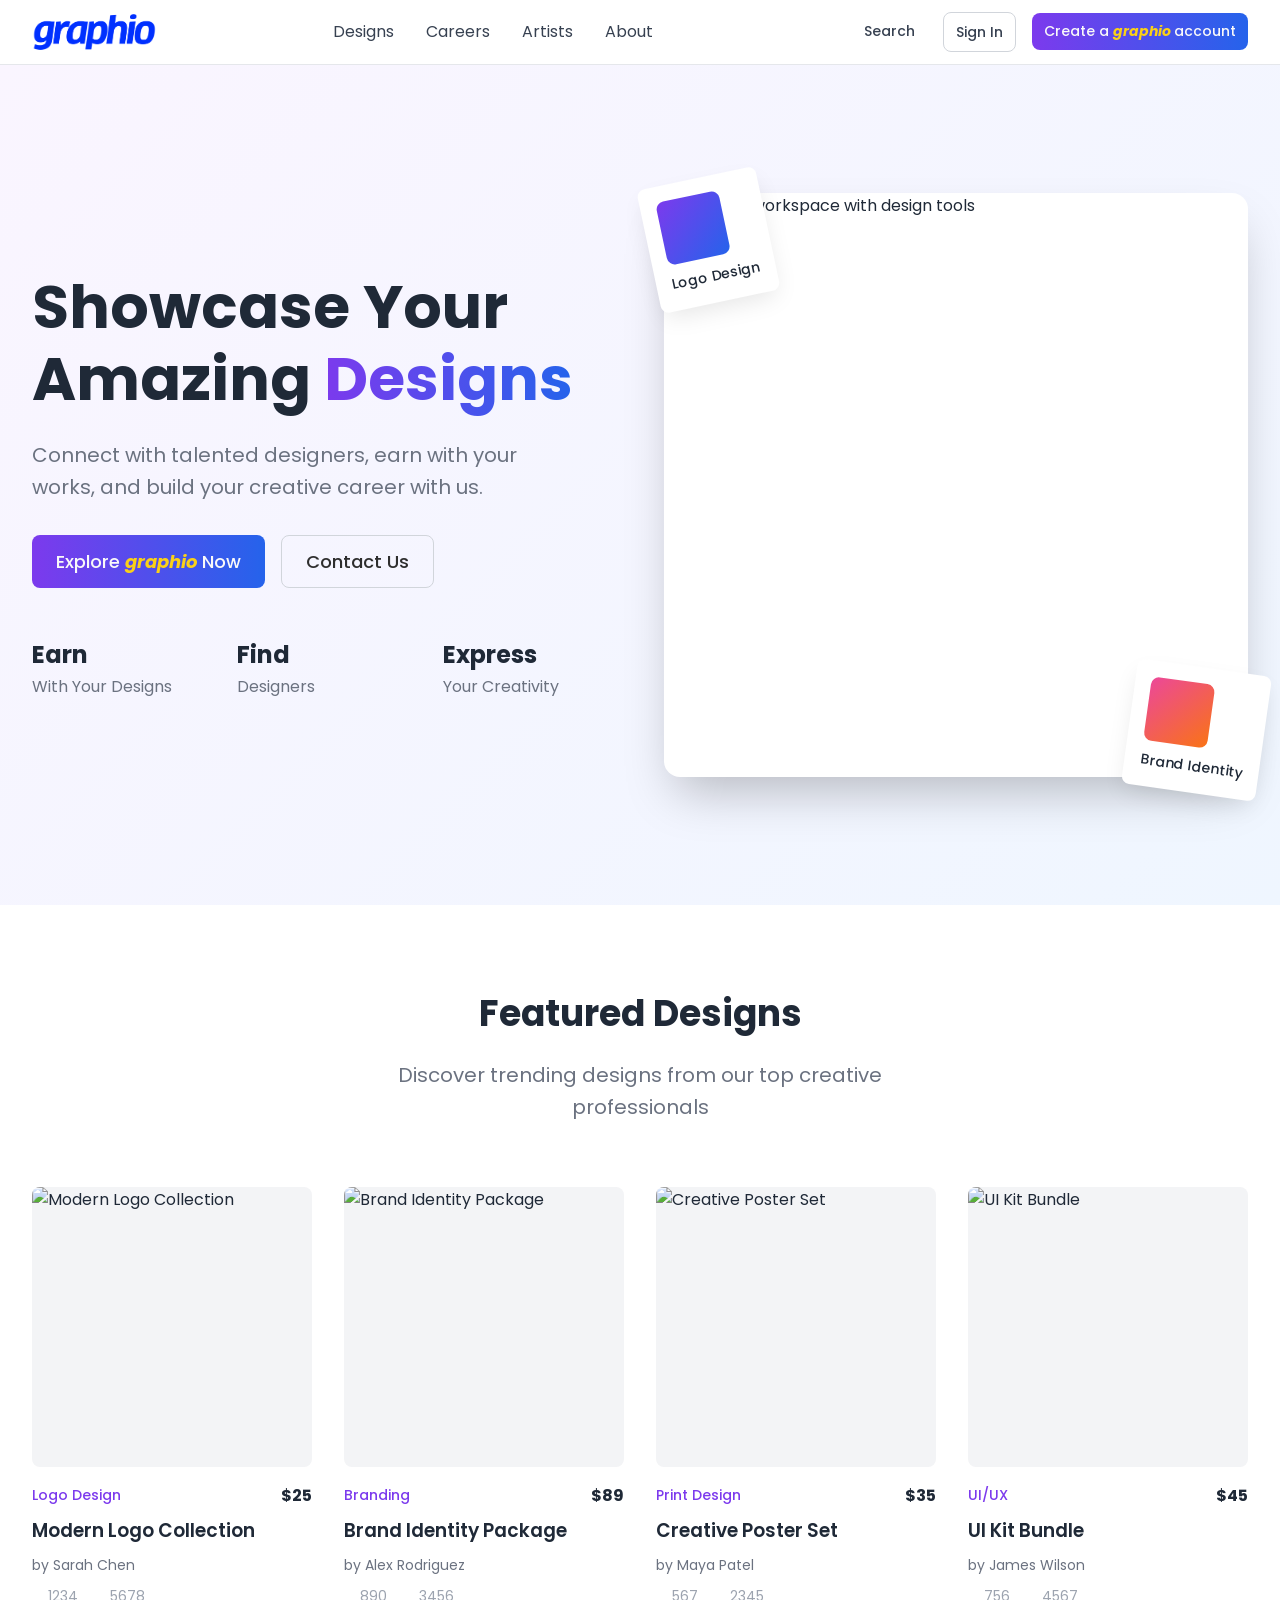
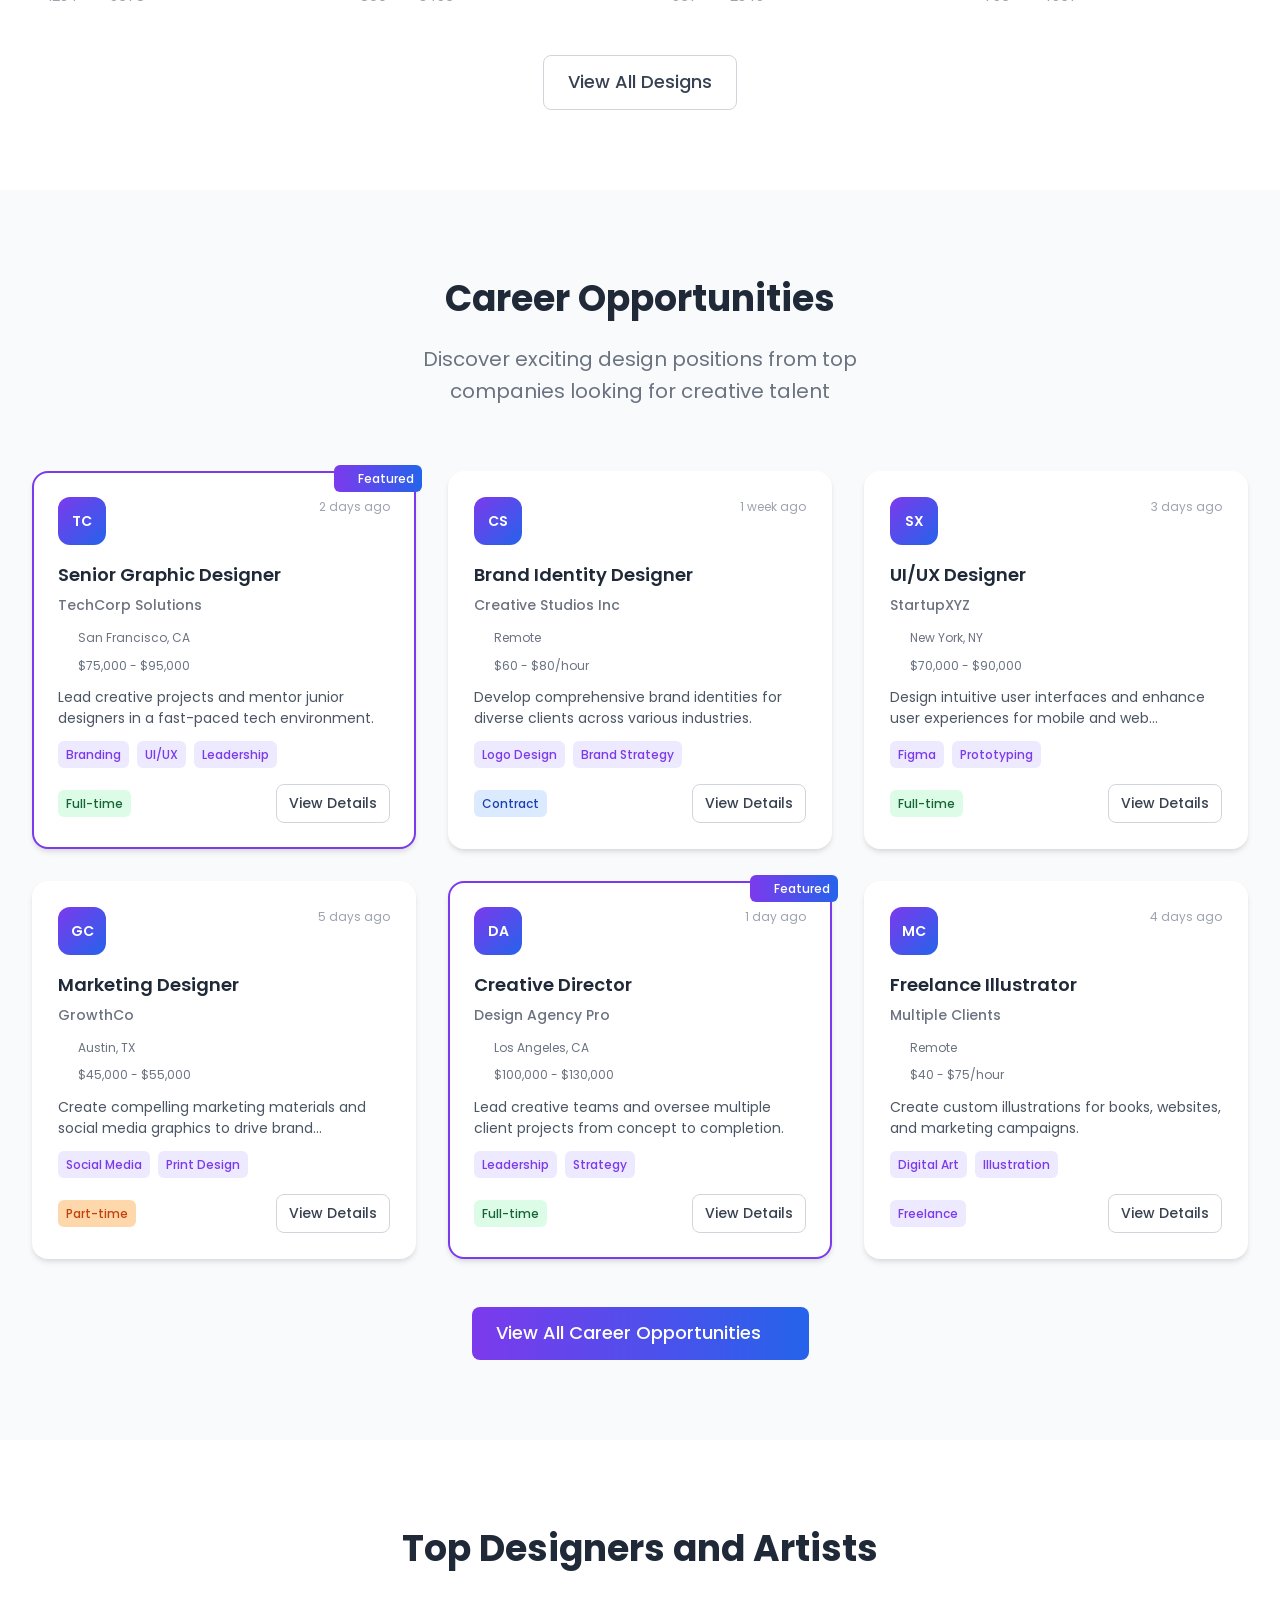
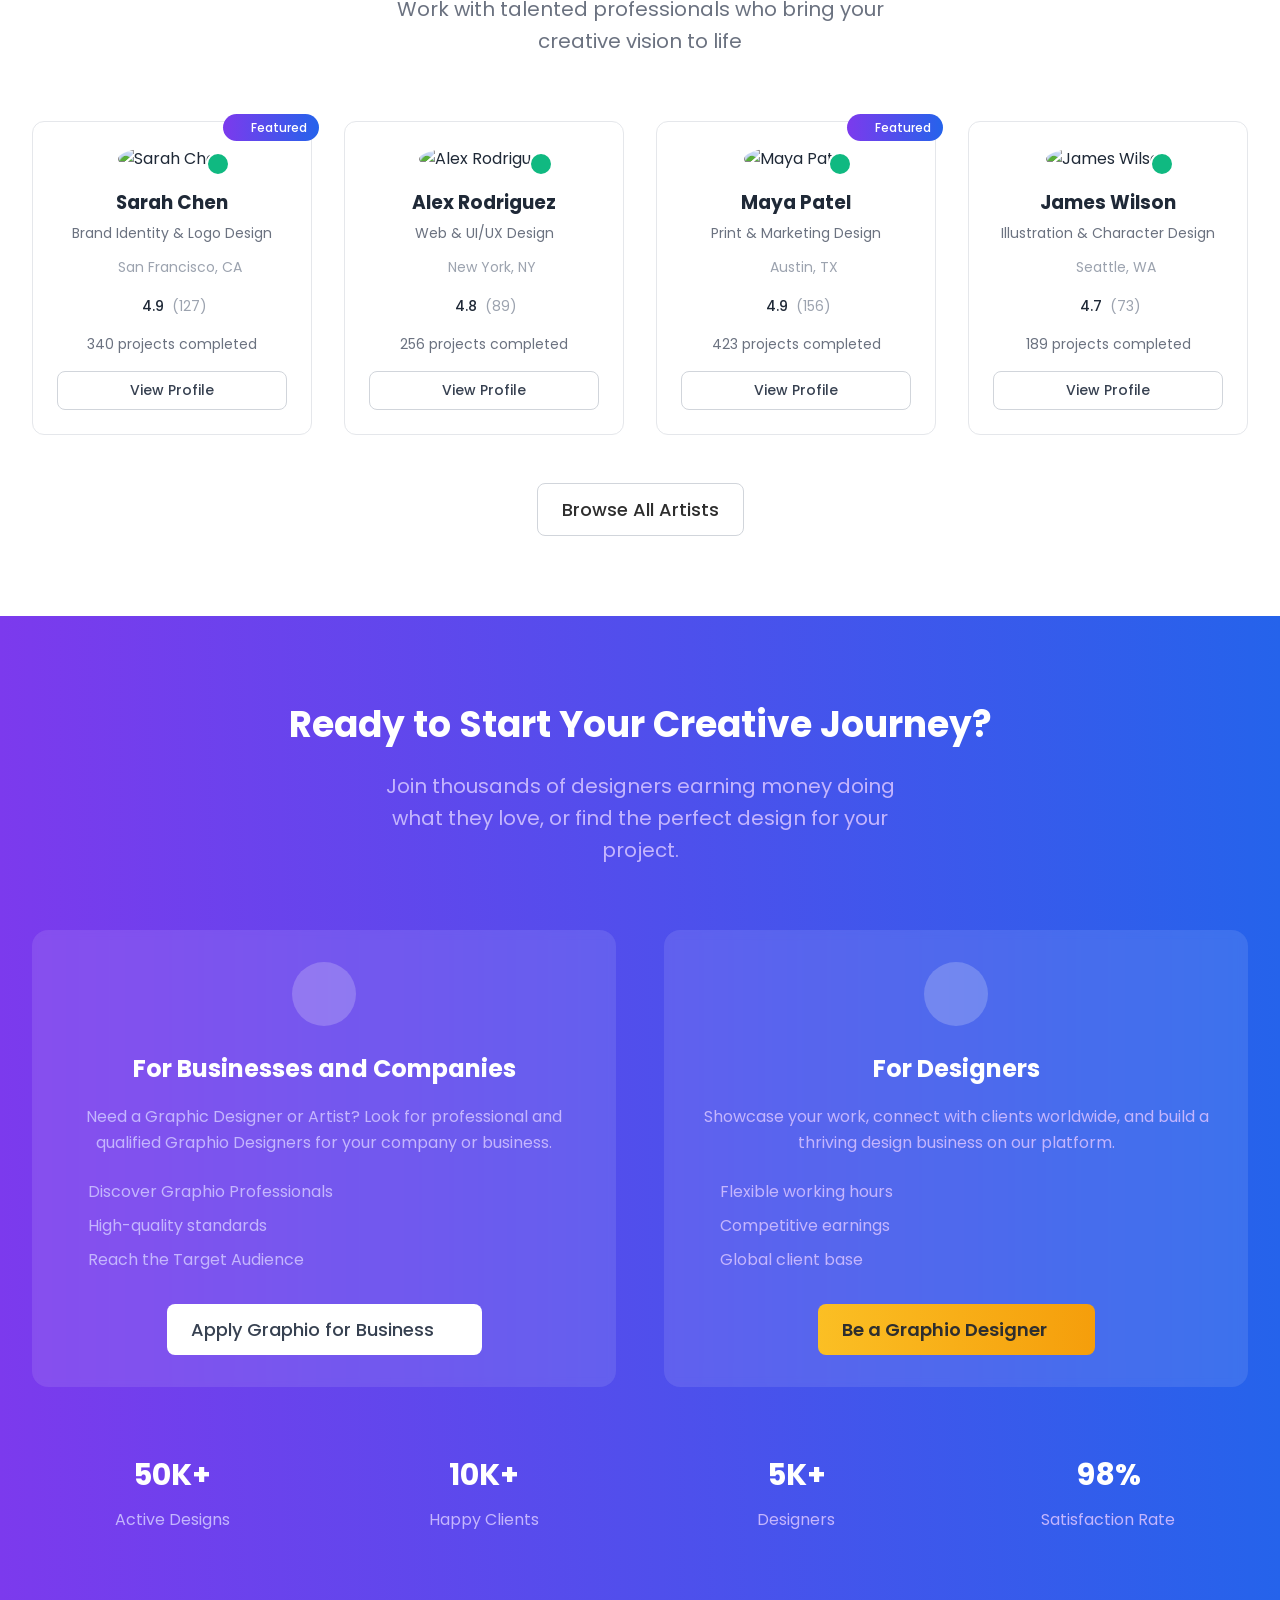
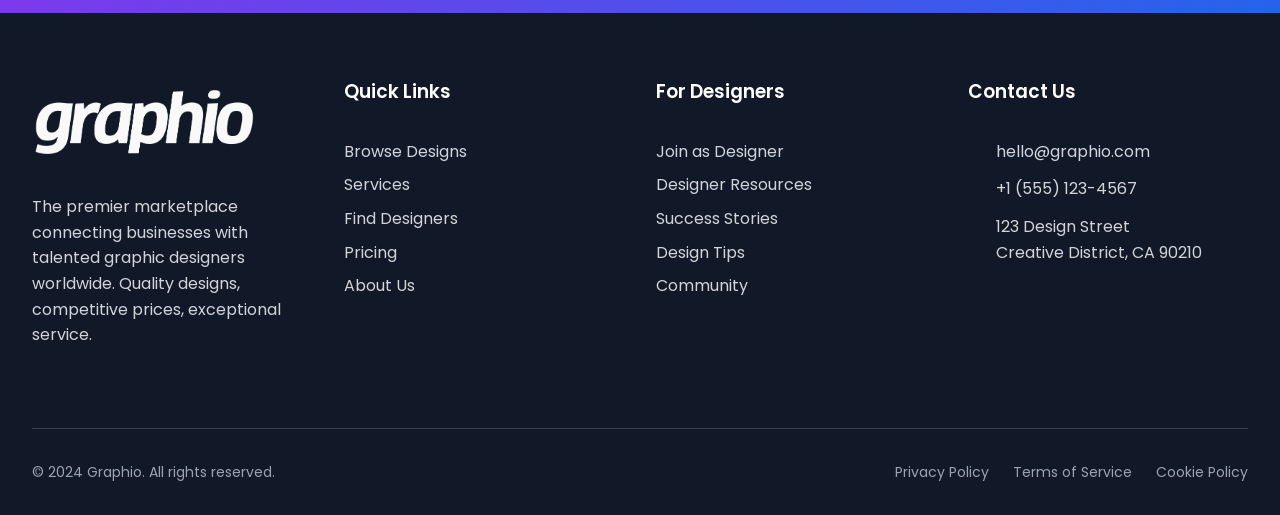
==== commit 26fe641a: "september 26 progress" ====
--- a/index.html
+++ b/index.html
@@ -39,56 +39,67 @@
                         <button class="btn btn-sm btn-gradient designer-btn">
                              <a href="signup.html" class="logo-link-white">Create a <i class="text-italic-gold"> graphio  </i> account</a>
                             </button>
-                        
+
                         <!-- Mobile menu button -->
                         <button class="btn btn-ghost btn-sm mobile-menu">
-                            <i data-lucide="menu" class="icon-sm"></i>
+                            <!-- <i data-lucide="menu" class="icon-sm"></i> -->
+                            <a href="javascript:void(0);" class="icon-sm" data-lucide="menu" onclick="myFunction()">
+                                <i class="fa fa-bars"></i>
+                            </a>
                         </button>
                     </div>
                 </div>
             </div>
+            <div id="myLinks" class="toggle-infos">
+                        <a href="designs.html" class="nav-link">Designs</a><br>
+                        <a href="careers.html" class="nav-link">Careers</a><br>
+                        <a href="artists.html" class="nav-link">Artists</a><br>
+                        <a href="about.html" class="nav-link">About</a><br>
+                    </div>
         </header>
 
         <main>
             <!-- Hero Section -->
-            <section class="hero">
+            <section class="hero" id="up">
                 <div class="container">
                     <div class="hero-grid">
                         <!-- Left content -->
                         <div class="hero-content">
                             <h1 class="hero-title">
-                                Discover Amazing
-                                <span class="gradient-text">Graphic Designs</span>
+                                Showcase Your Amazing
+                                <span class="gradient-text">Designs</span>
                             </h1>
                             <p class="hero-description">
-                                Connect with talented designers and find the perfect creative solutions for your business. 
-                                From logos to complete brand identities, discover quality designs that make you stand out.
+                                Connect with talented designers, earn with your works, and build your creative career with us.
+                                
                             </p>
                             
                             <div class="hero-buttons">
                                 <button class="btn btn-lg btn-gradient">
-                                    Explore Designs
-                                    <i data-lucide="arrow-right" class="icon-sm"></i>
+                                    <a href="login.html" class="logo-link-white">Explore <i class="text-italic-gold">graphio</i> Now
+                                    <i data-lucide="arrow-right" class="icon-sm"></i></a>
                                 </button>
                                 <button class="btn btn-outline btn-lg group">
-                                    <i data-lucide="play" class="icon-sm"></i>
-                                    Watch Demo
+                                    <a href="#contact" class="logo-link">
+                                    <i data-lucide="phone" class="icon-sm"></i>
+                                    Contact Us
+                                    </a>
                                 </button>
                             </div>
 
                             <!-- Stats -->
                             <div class="hero-stats">
                                 <div class="stat">
-                                    <div class="stat-number">50K+</div>
-                                    <div class="stat-label">Designs</div>
+                                    <div class="stat-number">Earn</div>
+                                    <div class="stat-label">With Your Designs</div>
                                 </div>
                                 <div class="stat">
-                                    <div class="stat-number">10K+</div>
+                                    <div class="stat-number">Find</div>
                                     <div class="stat-label">Designers</div>
                                 </div>
                                 <div class="stat">
-                                    <div class="stat-number">98%</div>
-                                    <div class="stat-label">Satisfaction</div>
+                                    <div class="stat-number">Express</div>
+                                    <div class="stat-label">Your Creativity</div>
                                 </div>
                             </div>
                         </div>
@@ -546,7 +557,7 @@
             <section id="artists" class="featured-artists">
                 <div class="container">
                     <div class="section-header">
-                        <h2 class="section-title">Top Designers</h2>
+                        <h2 class="section-title">Top Designers and Artists</h2>
                         <p class="section-description">
                             Work with talented professionals who bring your creative vision to life
                         </p>
@@ -685,7 +696,7 @@
                     </div>
 
                     <div class="section-footer">
-                        <button class="btn btn-lg btn-outline">Browse All Designers</button>
+                        <button class="btn btn-lg btn-outline"><a href="artists.html" class="logo-link">Browse All Artists</a></button>
                     </div>
                 </div>
             </section>
@@ -707,29 +718,30 @@
                                 <i data-lucide="users" class="icon-lg"></i>
                             </div>
                             
-                            <h3 class="cta-card-title">For Businesses</h3>
+                            <h3 class="cta-card-title">For Businesses and Companies</h3>
                             
                             <p class="cta-card-description">
-                                Get access to high-quality designs from verified professionals. Find logos, branding, marketing materials, and more.
+                                Need a Graphic Designer or Artist? Look for professional and qualified Graphio Designers for your company or business.
+
                             </p>
                             
                             <ul class="cta-features">
                                 <li class="cta-feature">
                                     <i data-lucide="zap" class="feature-icon"></i>
-                                    Quick turnaround times
+                                    Discover Graphio Professionals
                                 </li>
                                 <li class="cta-feature">
                                     <i data-lucide="trophy" class="feature-icon"></i>
-                                    Quality guarantee
+                                    High-quality standards
                                 </li>
                                 <li class="cta-feature">
                                     <i data-lucide="users" class="feature-icon"></i>
-                                    24/7 customer support
+                                    Reach the Target Audience
                                 </li>
                             </ul>
                             
                             <button class="btn btn-lg btn-white">
-                                Start Your Project
+                                Apply Graphio for Business
                                 <i data-lucide="arrow-right" class="icon-sm"></i>
                             </button>
                         </div>
@@ -762,7 +774,7 @@
                             </ul>
                             
                             <button class="btn btn-lg btn-yellow">
-                                Become a Graphio Designer
+                                <a href="signup.html" class="logo-link">Be a Graphio Designer</a>
                                 <i data-lucide="arrow-right" class="icon-sm"></i>
                             </button>
                         </div>
@@ -797,7 +809,8 @@
                 <div class="footer-content">
                     <!-- Company Info -->
                     <div class="footer-section">
-                        <div class="footer-logo"><img class="graphio-logo-footer" src="logos/graphio_logo_white.png"/></div>
+                        <div class="footer-logo"><a href="#up" class="logo-link-white">
+                            <img class="graphio-logo-footer" src="logos/graphio_logo_white.png"/></a></div>
                         <p class="footer-description">
                             The premier marketplace connecting businesses with talented graphic designers worldwide. 
                             Quality designs, competitive prices, exceptional service.
@@ -881,6 +894,17 @@
     <script>
         // Initialize Lucide icons
         lucide.createIcons();
+
+        /* Toggle between showing and hiding the navigation menu links when the user clicks on the hamburger menu / bar icon */
+        function myFunction() {
+        var x = document.getElementById("myLinks");
+        if (x.style.display === "block") {
+            x.style.display = "none";
+        } else {
+            x.style.display = "block";
+        }
+        }
+
     </script>
 </body>
 </html>
--- a/styles.css
+++ b/styles.css
@@ -3,6 +3,7 @@
     margin: 0;
     padding: 0;
     box-sizing: border-box;
+    scroll-behavior: smooth;
 }
 
 body {
@@ -220,6 +221,13 @@
     display: none;
 }
 
+.toggle-infos {
+    display: none;
+    padding: 15px;
+    background-color: #f5f5f7;
+}
+
+
 @media (min-width: 640px) {
     .search-btn {
         display: inline-flex;
@@ -234,6 +242,9 @@
     .designer-btn {
         display: inline-flex;
     }
+    .toggle-infos {
+        display: block; /* Or flex, depending on your layout */
+    }
 }
 
 .mobile-menu {
@@ -243,6 +254,9 @@
 @media (min-width: 768px) {
     .mobile-menu {
         display: none;
+    }
+    .toggle-infos {
+        display: block; /* Or flex, depending on your layout */
     }
 }
 
@@ -263,6 +277,9 @@
     .hero-grid {
         grid-template-columns: 1fr 1fr;
         padding: 8rem 0;
+    }
+    .toggle-infos {
+        display: none; /* Or flex, depending on your layout */
     }
 }
 
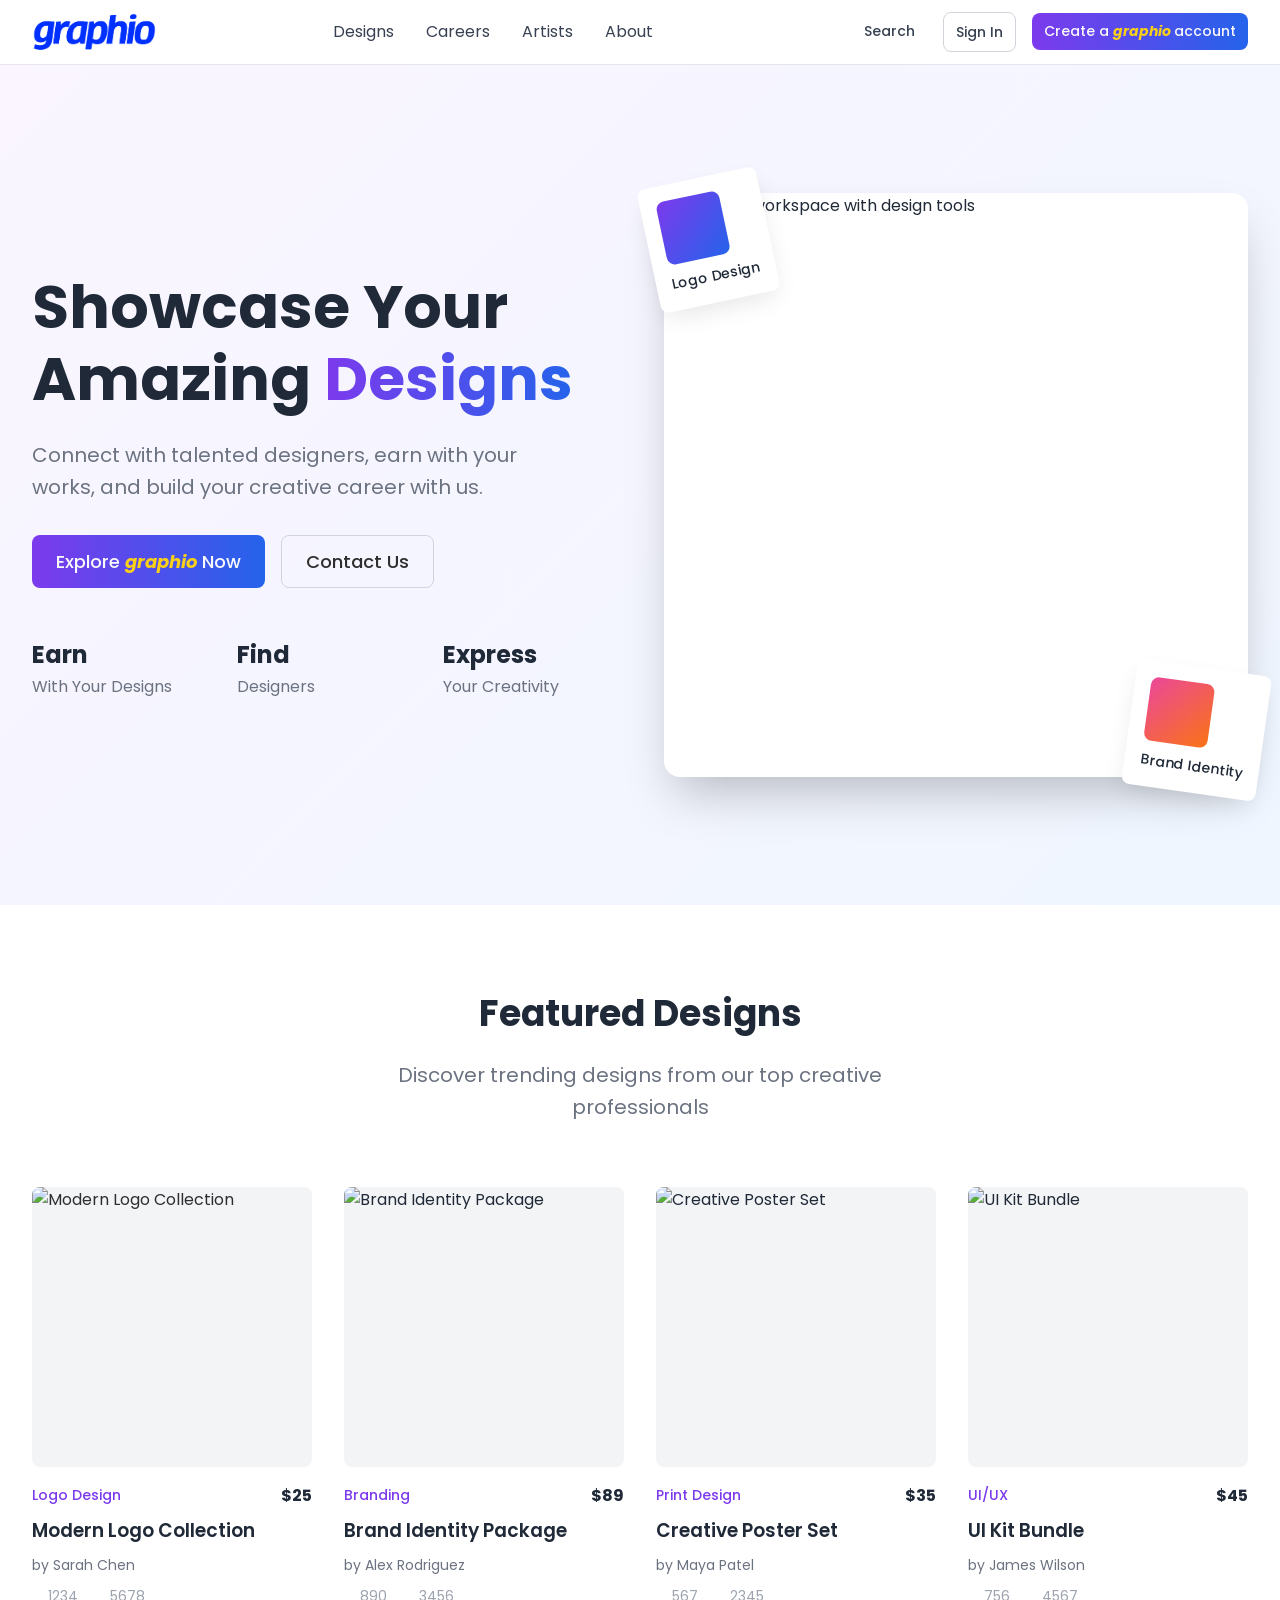
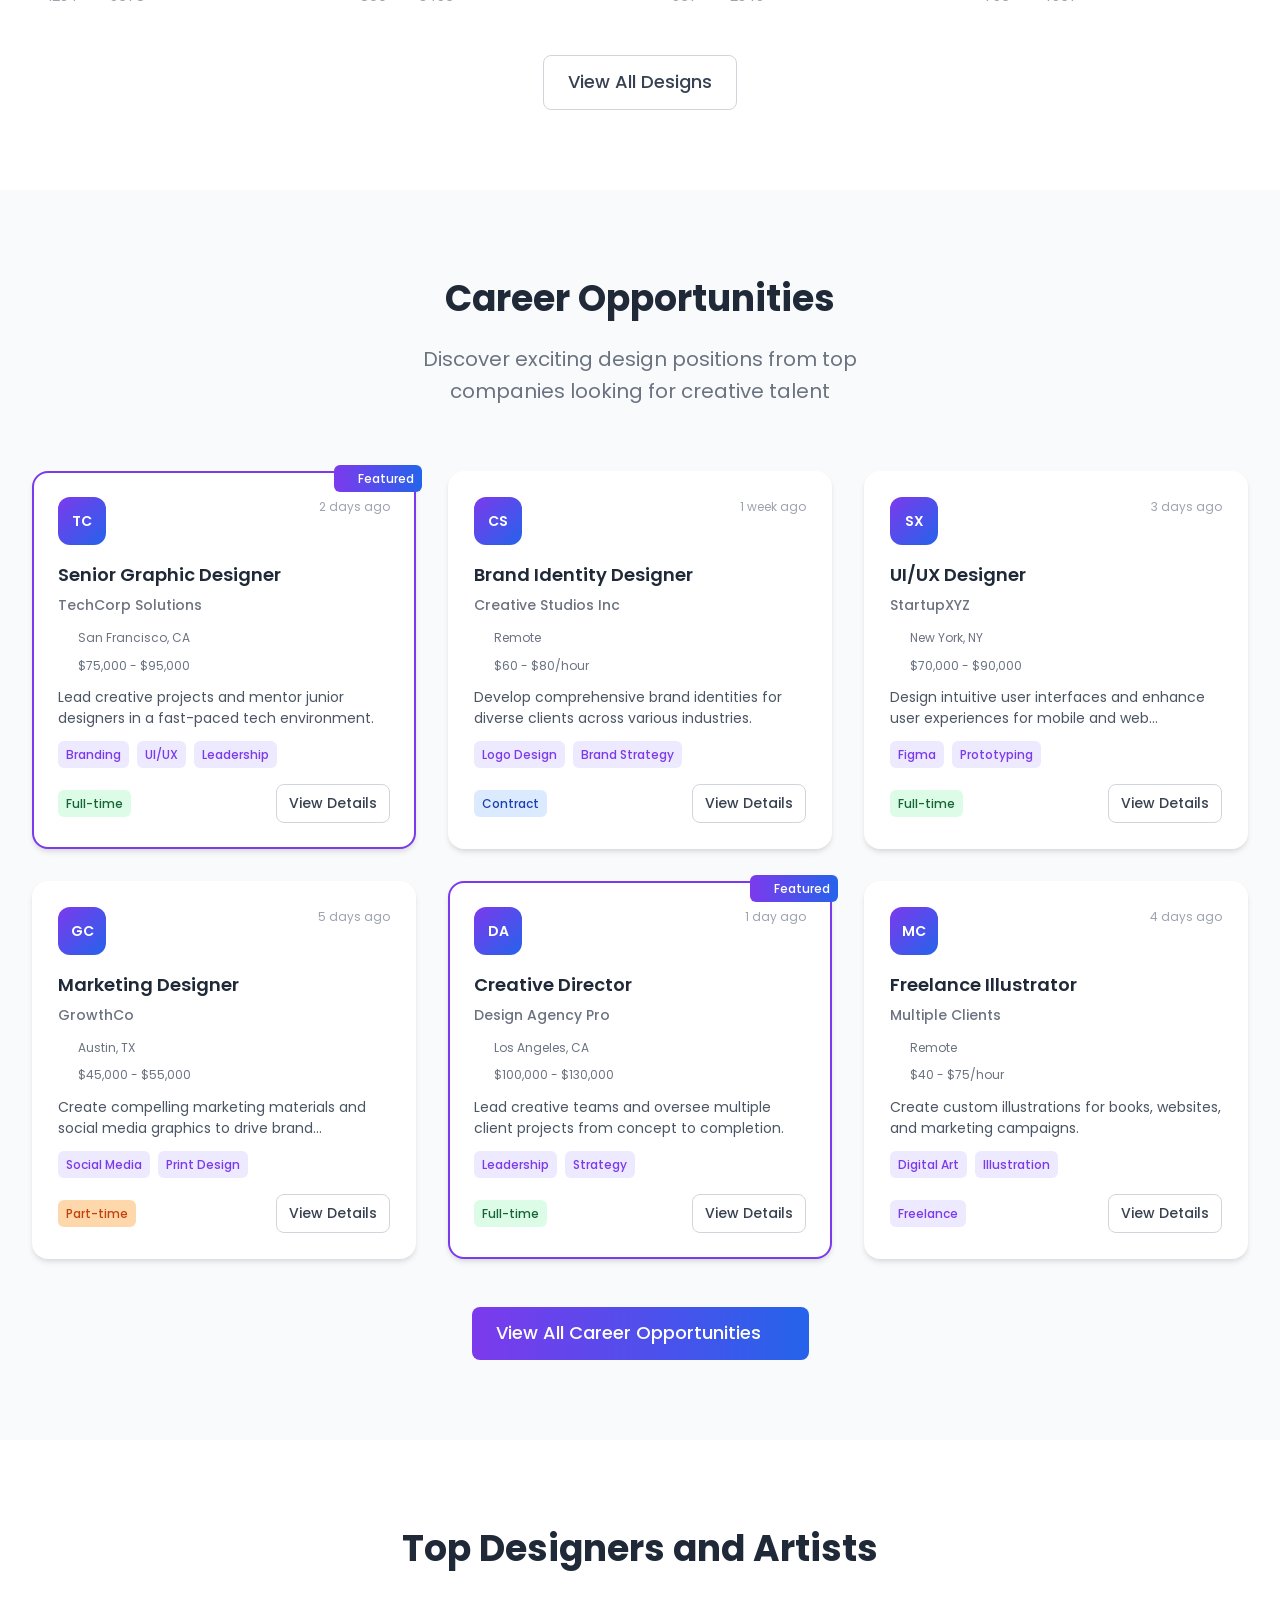
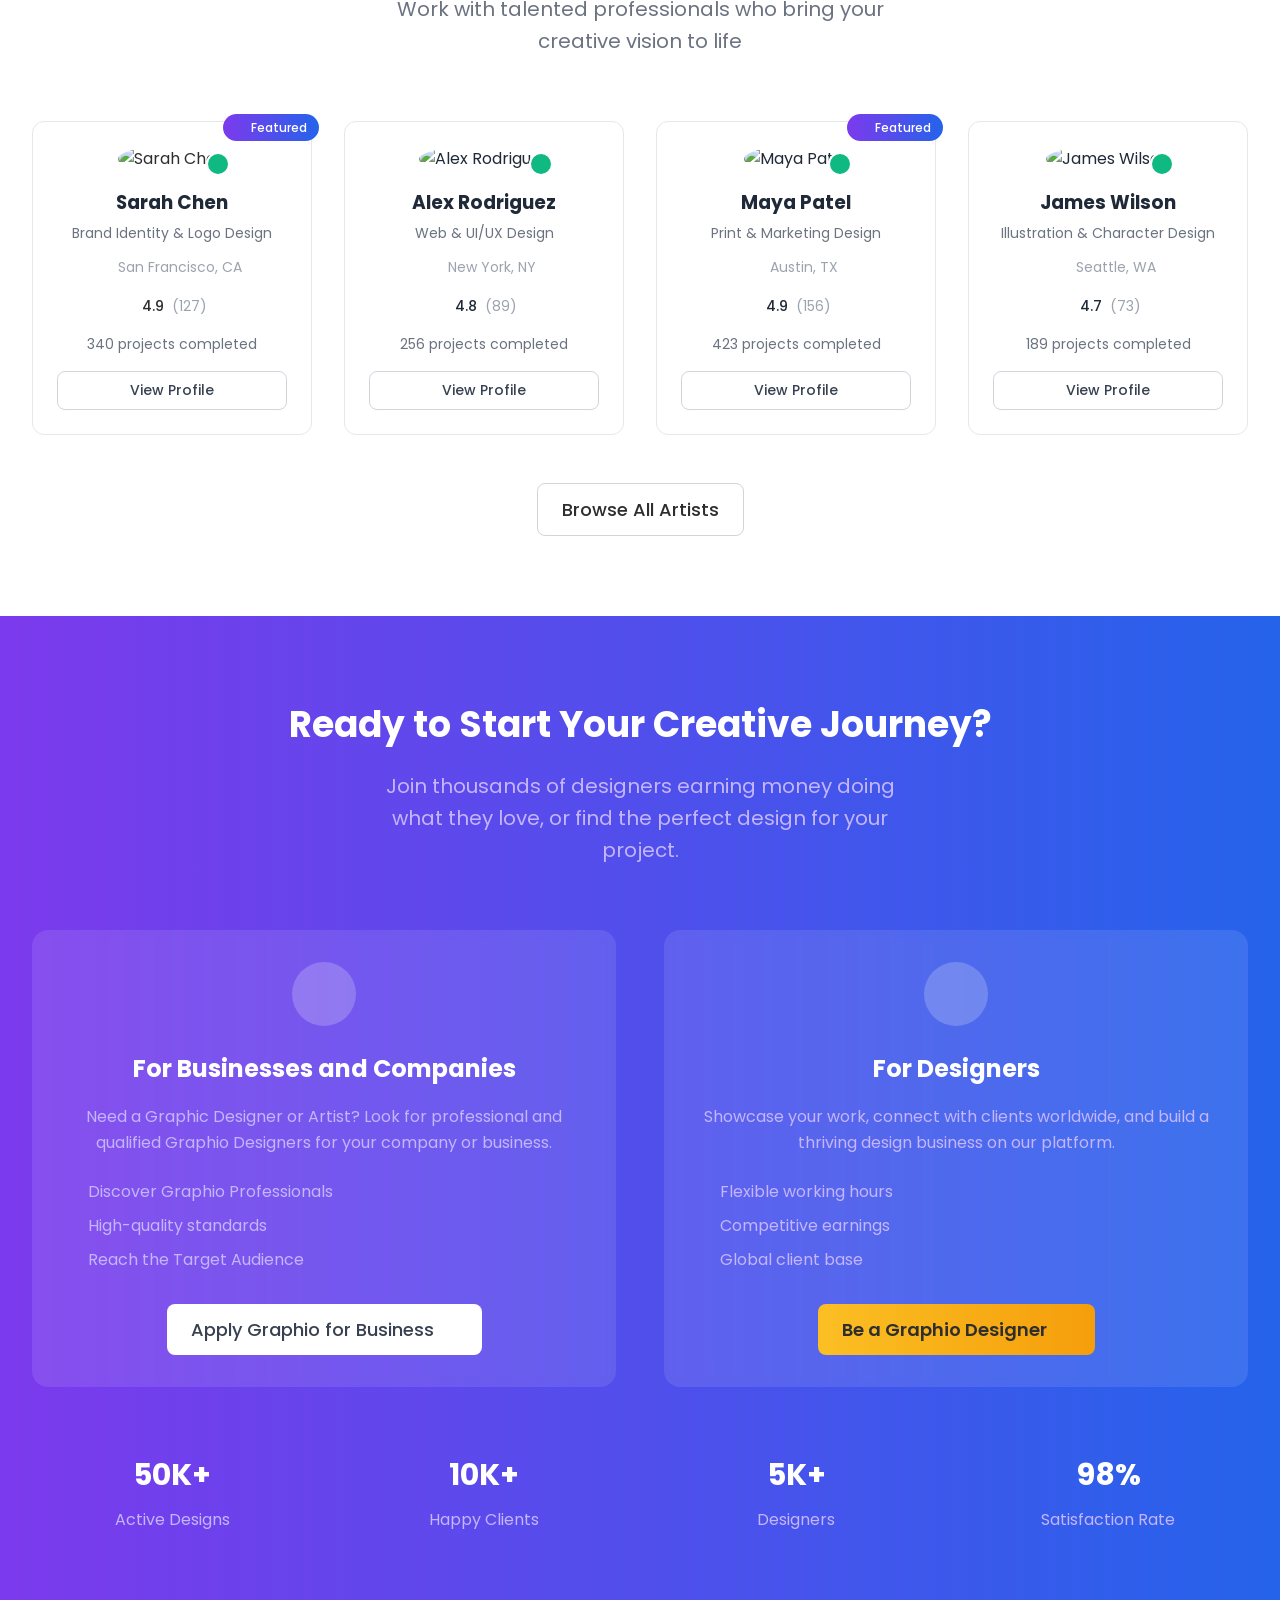
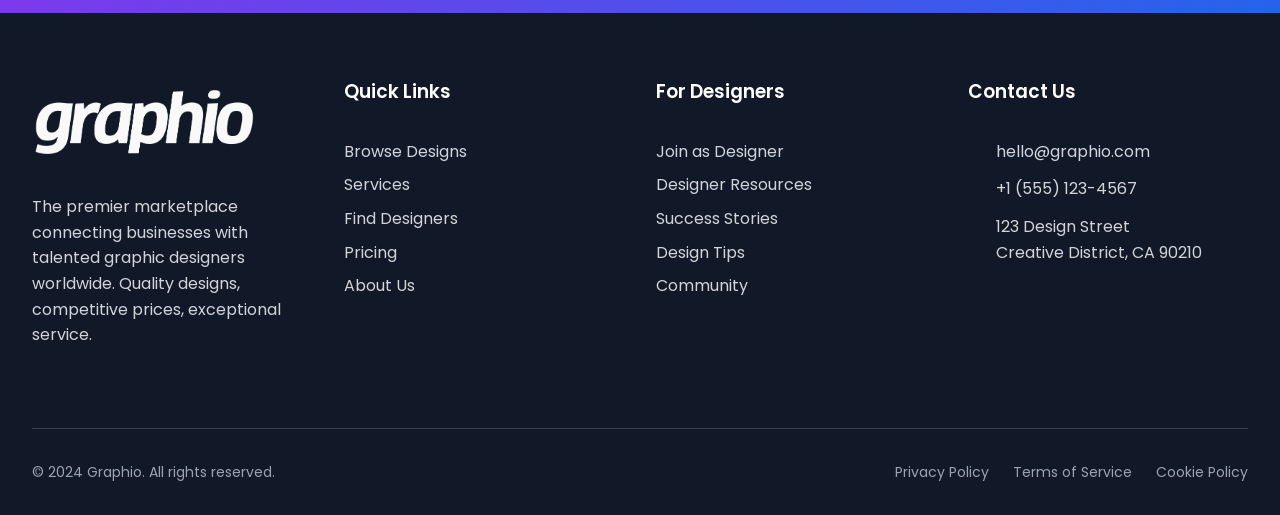
==== commit a908c896: "commit - sept 27" ====
--- a/index.html
+++ b/index.html
@@ -139,7 +139,8 @@
 
                     <div class="designs-grid">
                         <div class="design-card">
-                            <div class="design-image">
+                            <a href="view_design.html" class="logo-link">
+                                <div class="design-image">
                                 <img src="https://images.unsplash.com/photo-1686526473156-e8449f0c6765?crop=entropy&cs=tinysrgb&fit=max&fm=jpg&ixid=M3w3Nzg4Nzd8MHwxfHxtb2Rlcm4lMjBsb2dvJTIwZGVzaWdufGVufDF8fHx8MTc1ODIyMzU5M3ww&ixlib=rb-4.1.0&q=80&w=1080&utm_source=figma&utm_medium=referral" 
                                      alt="Modern Logo Collection" 
                                      class="design-img">
@@ -175,6 +176,7 @@
                                     </div>
                                 </div>
                             </div>
+                            </a>
                         </div>
 
                         <div class="design-card">
@@ -313,7 +315,8 @@
 
                     <div class="careers-grid">
                         <div class="career-card featured">
-                            <div class="career-header">
+                            <a href="view_career.html" class="logo-link">
+                                <div class="career-header">
                                 <div class="company-logo">TC</div>
                                 <div class="career-meta">
                                     <span class="career-posted">2 days ago</span>
@@ -352,6 +355,8 @@
                                 <span class="career-type full-time">Full-time</span>
                                 <button class="btn btn-sm btn-outline">View Details</button>
                             </div>
+                            </a>
+                            
                         </div>
 
                         <div class="career-card">
@@ -565,7 +570,8 @@
 
                     <div class="artists-grid">
                         <div class="artist-card">
-                            <div class="featured-badge">
+                            <a href="view_artist.html" class="logo-link">
+                                <div class="featured-badge">
                                 <i data-lucide="award" class="icon-xs"></i>
                                 Featured
                             </div>
@@ -597,6 +603,8 @@
                                 
                                 <button class="btn btn-sm btn-outline artist-btn">View Profile</button>
                             </div>
+                            </a>
+                            
                         </div>
 
                         <div class="artist-card">
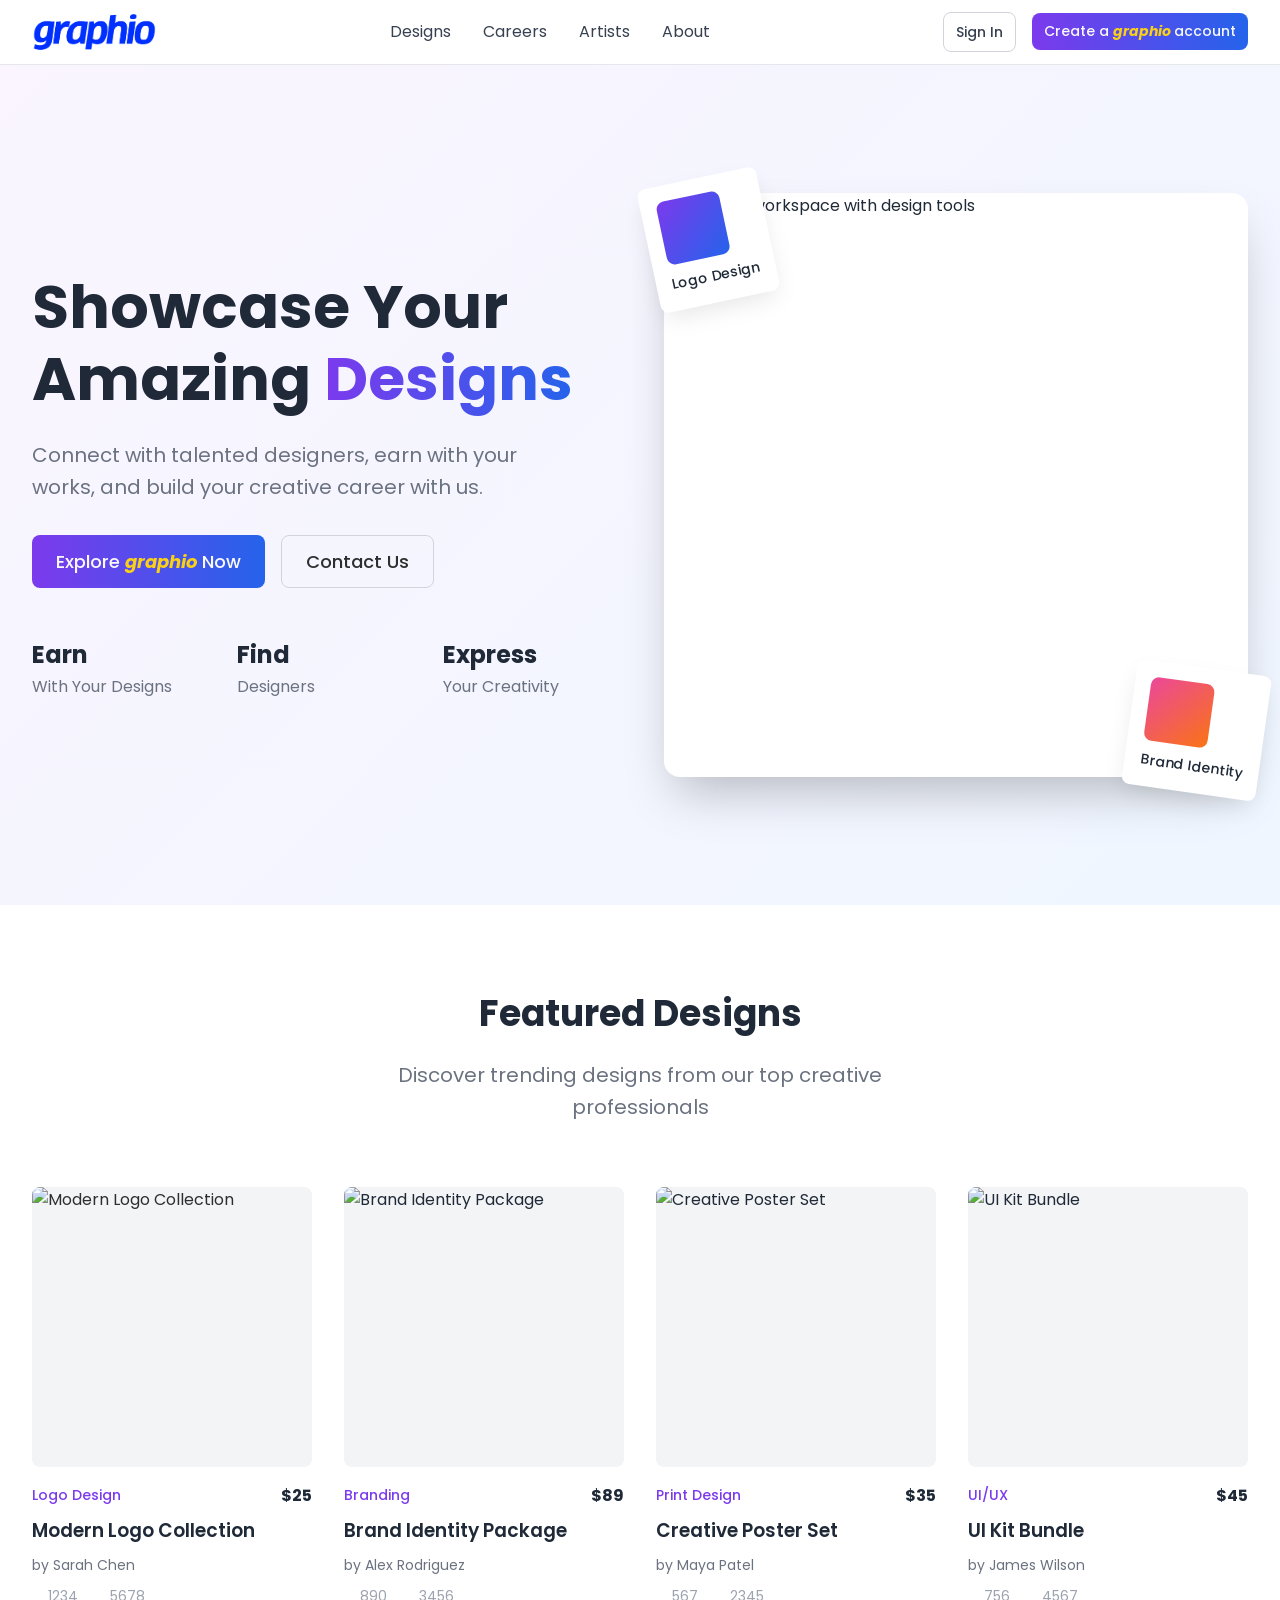
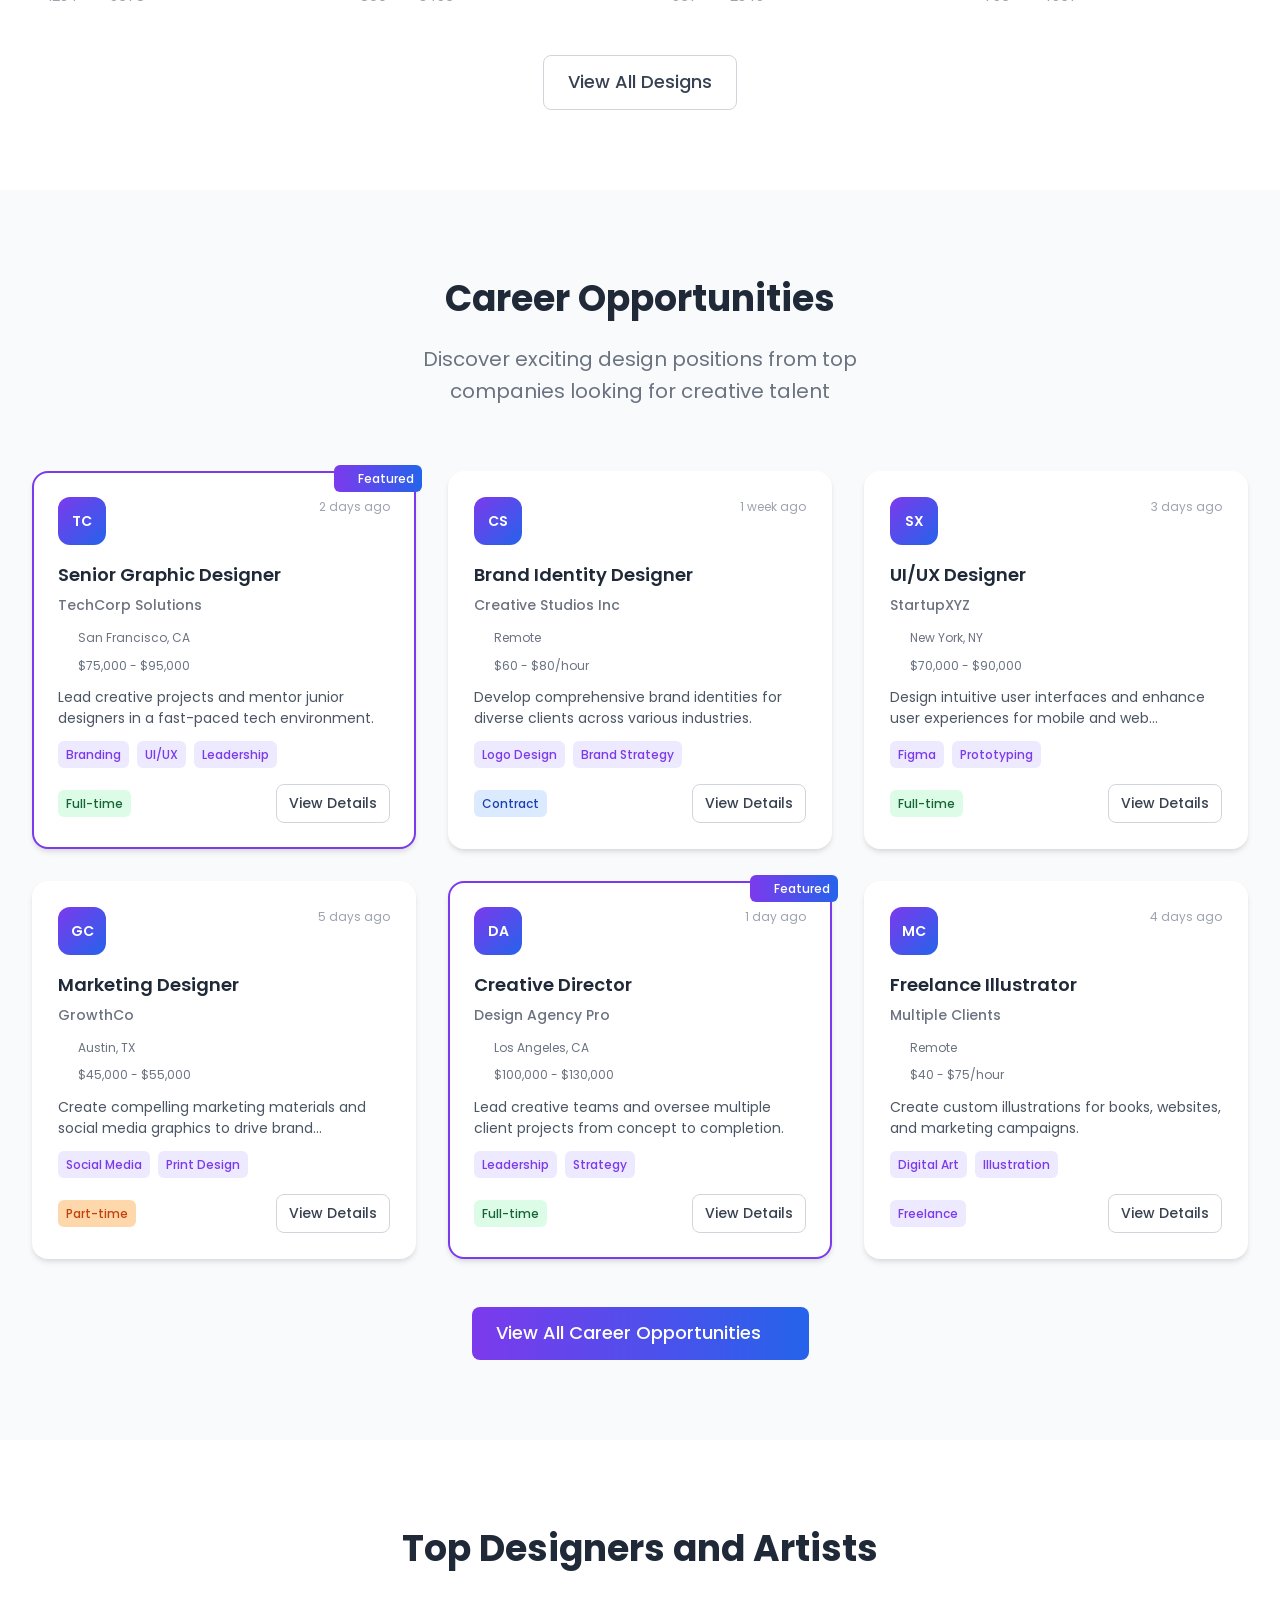
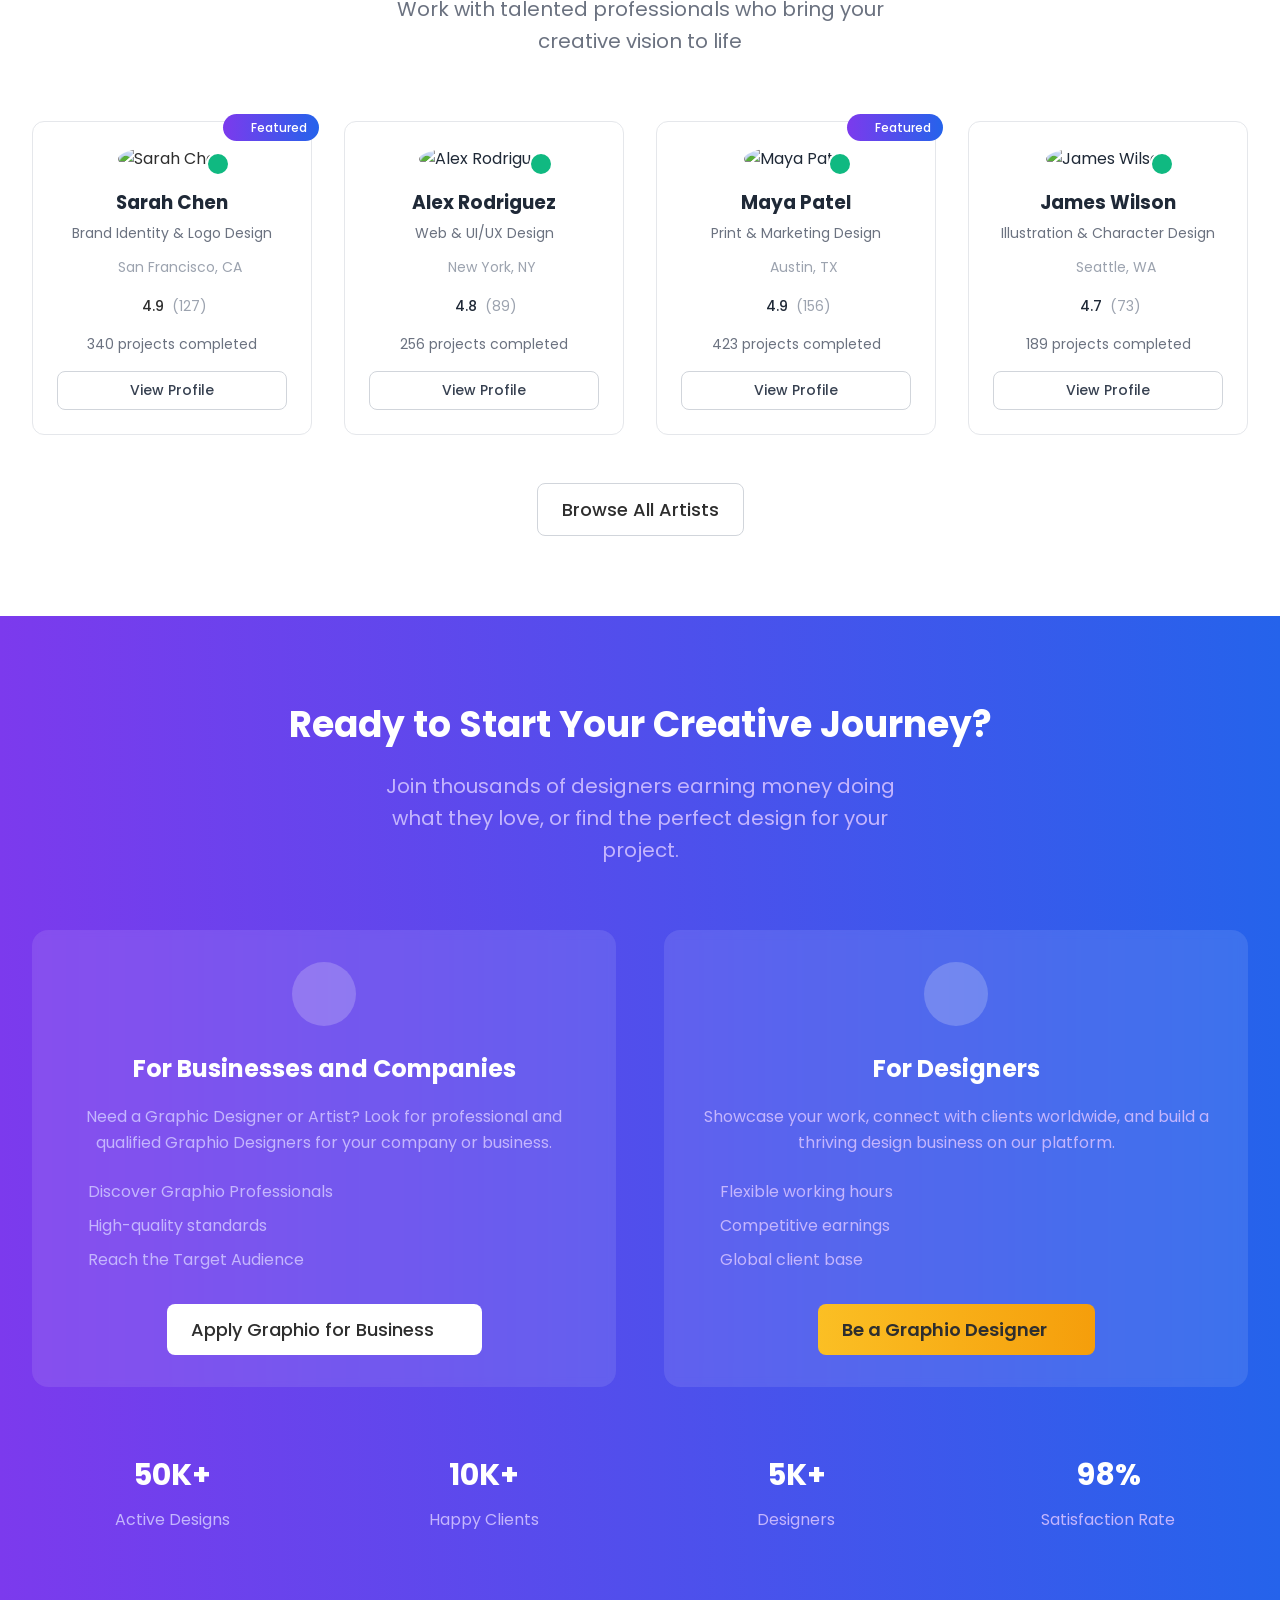
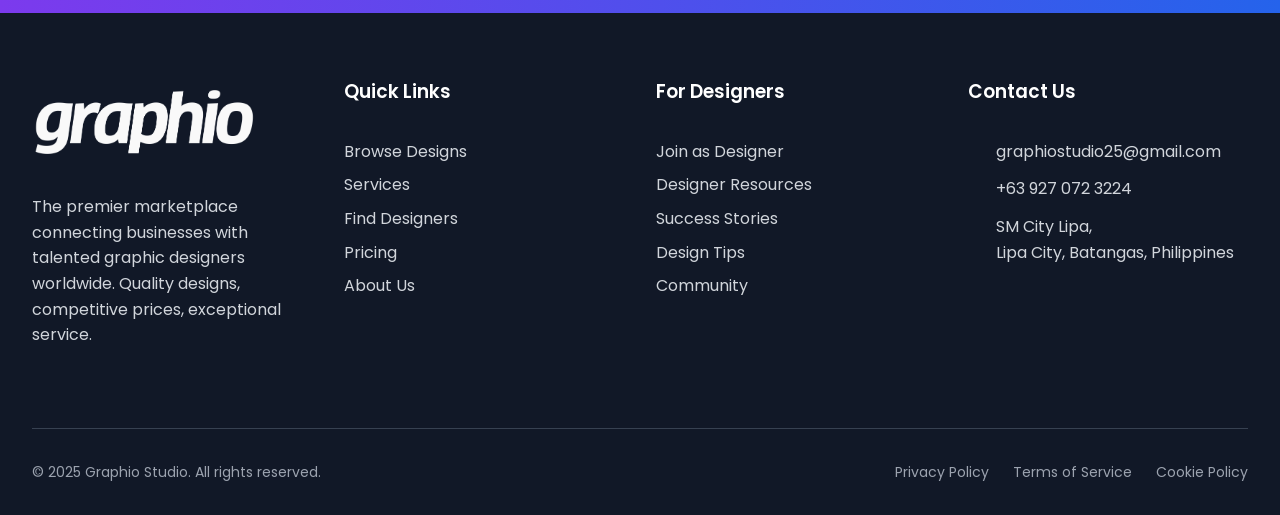
==== commit b013801e: "progress october 7" ====
--- a/index.html
+++ b/index.html
@@ -31,10 +31,6 @@
 
                     <!-- Right side buttons -->
                     <div class="header-buttons">
-                        <button class="btn btn-ghost btn-sm search-btn">
-                            <i data-lucide="search" class="icon-sm"></i>
-                            Search
-                        </button>
                         <a href="login.html" class="btn btn-outline btn-sm">Sign In</a>
                         <button class="btn btn-sm btn-gradient designer-btn">
                              <a href="signup.html" class="logo-link-white">Create a <i class="text-italic-gold"> graphio  </i> account</a>
@@ -749,7 +745,8 @@
                             </ul>
                             
                             <button class="btn btn-lg btn-white">
-                                Apply Graphio for Business
+                                
+                                <a href="login_business.html" class="logo-link">Apply Graphio for Business</a>
                                 <i data-lucide="arrow-right" class="icon-sm"></i>
                             </button>
                         </div>
@@ -855,7 +852,7 @@
                     <div class="footer-section">
                         <h3 class="footer-title">For Designers</h3>
                         <ul class="footer-links">
-                            <li><a href="#" class="footer-link">Join as Designer</a></li>
+                            <li><a href="signup.html" class="footer-link">Join as Designer</a></li>
                             <li><a href="#" class="footer-link">Designer Resources</a></li>
                             <li><a href="#" class="footer-link">Success Stories</a></li>
                             <li><a href="#" class="footer-link">Design Tips</a></li>
@@ -869,16 +866,16 @@
                         <ul class="footer-contact">
                             <li class="contact-item">
                                 <i data-lucide="mail" class="contact-icon"></i>
-                                hello@graphio.com
+                                graphiostudio25@gmail.com
                             </li>
                             <li class="contact-item">
                                 <i data-lucide="phone" class="contact-icon"></i>
-                                +1 (555) 123-4567
+                                +63 927 072 3224
                             </li>
                             <li class="contact-item">
                                 <i data-lucide="map-pin" class="contact-icon"></i>
-                                123 Design Street<br>
-                                Creative District, CA 90210
+                                SM City Lipa,<br>
+                                Lipa City, Batangas, Philippines
                             </li>
                         </ul>
                     </div>
@@ -887,7 +884,7 @@
                 <!-- Bottom Bar -->
                 <div class="footer-bottom">
                     <div class="footer-copyright">
-                        © 2024 Graphio. All rights reserved.
+                        © 2025 Graphio Studio. All rights reserved.
                     </div>
                     <div class="footer-legal">
                         <a href="#" class="legal-link">Privacy Policy</a>
